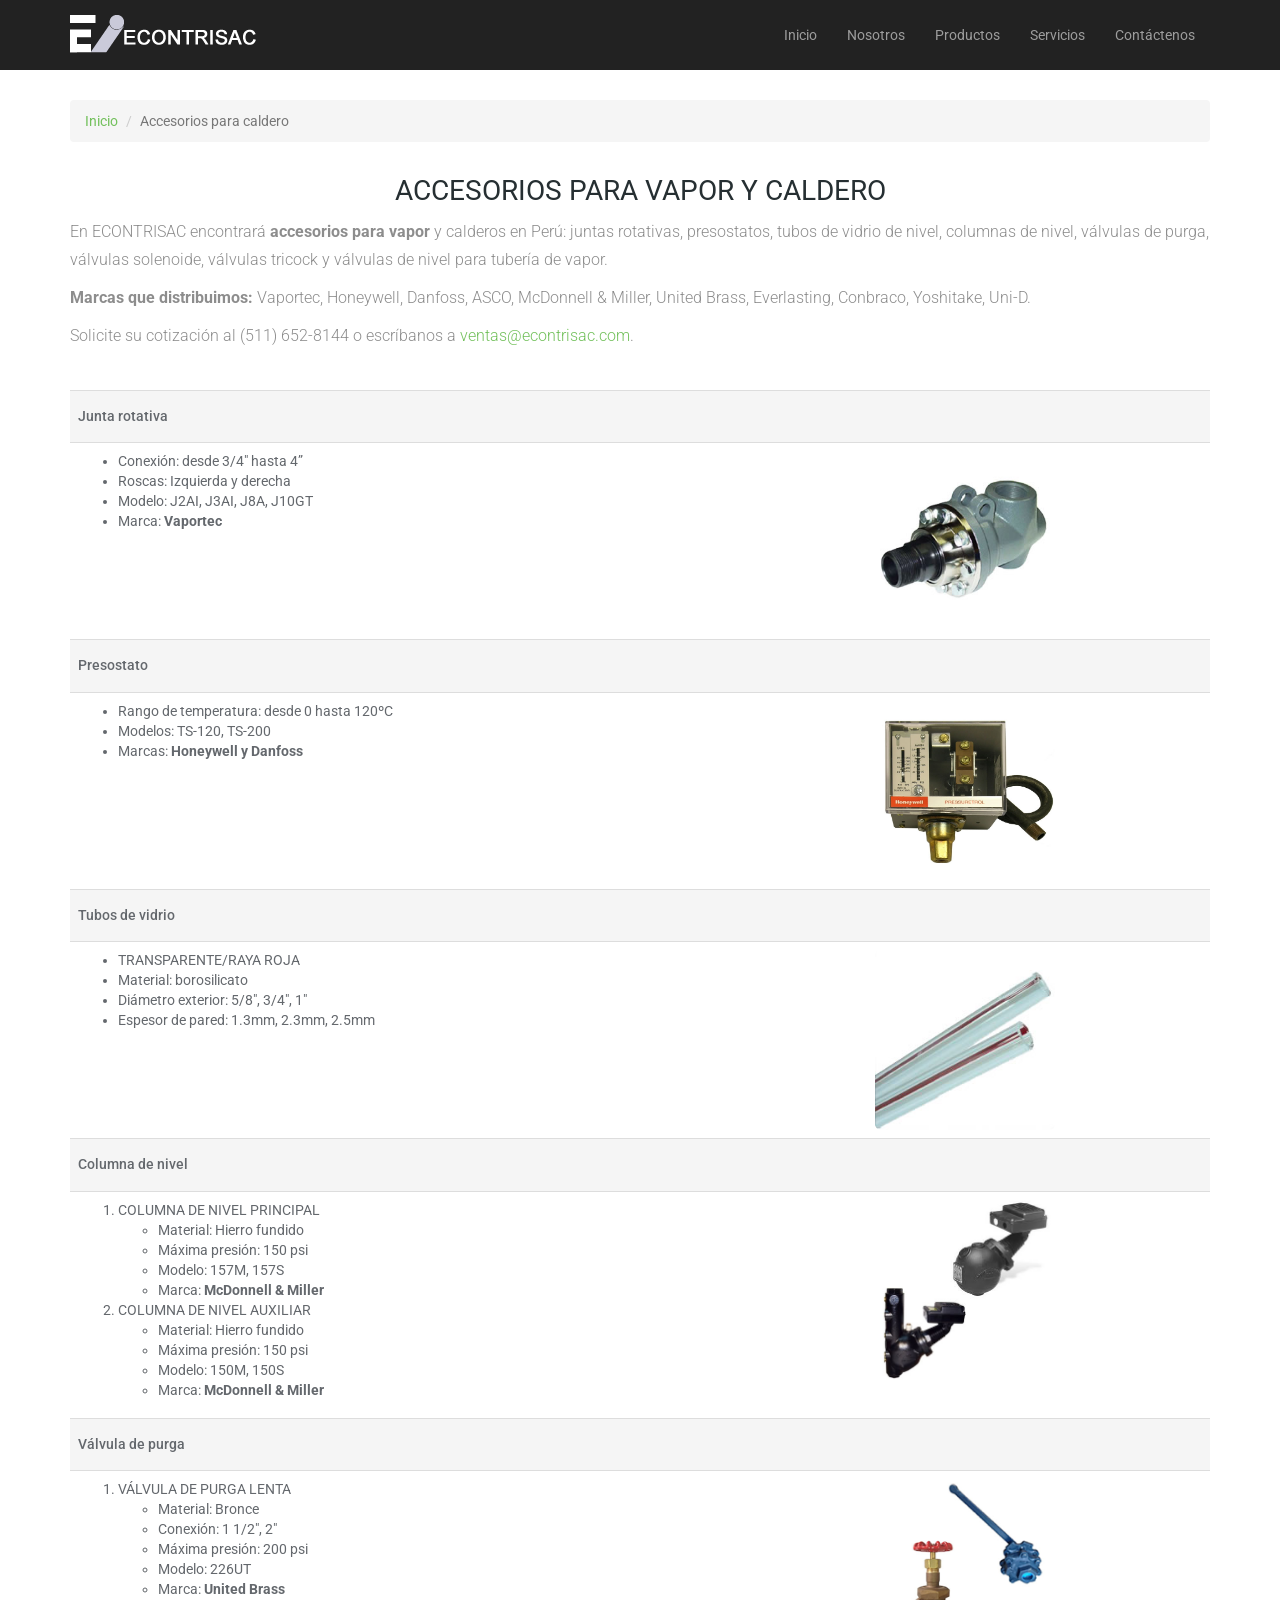
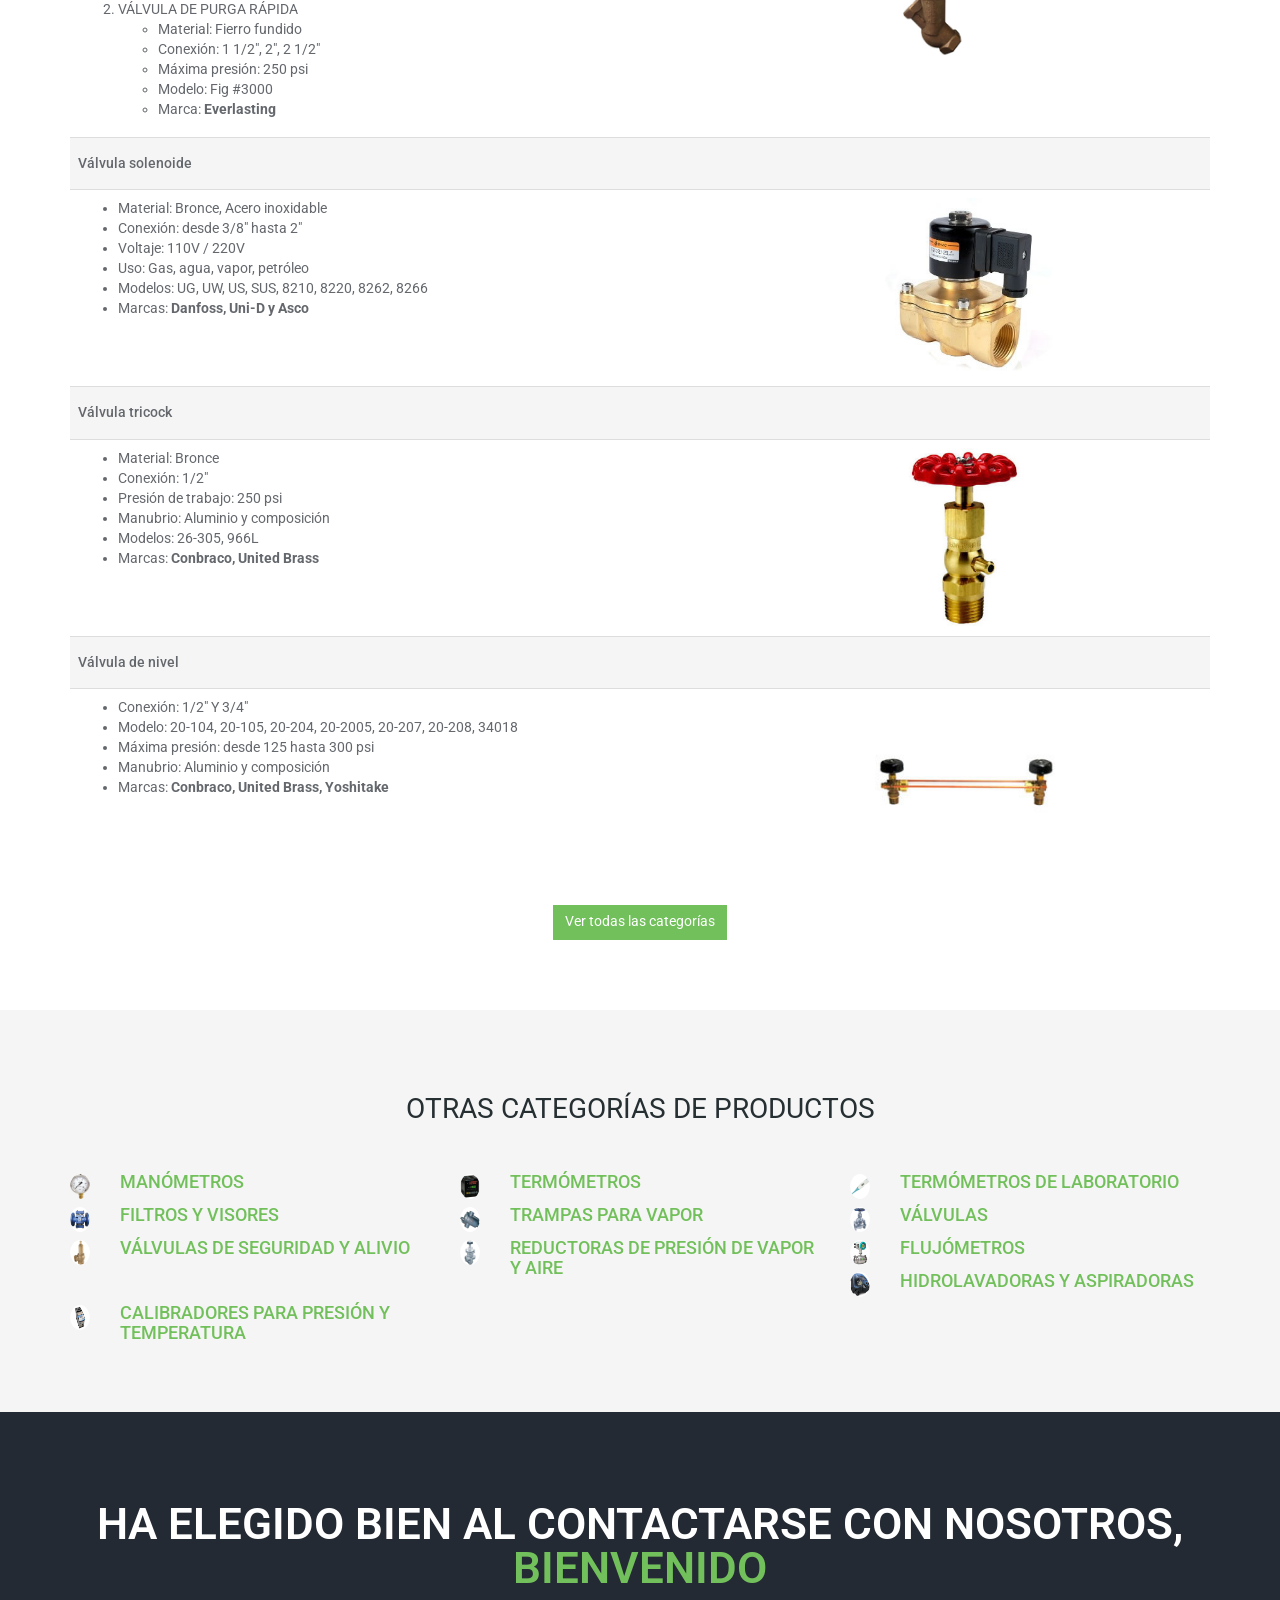
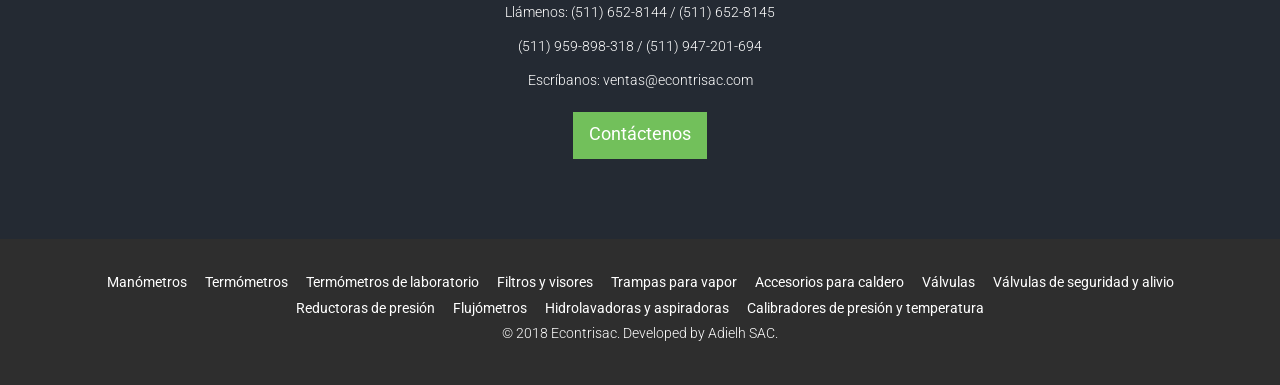
==== accesorios-vapor/index.html @ 4df1e3b2 "Reestructura one-page → multi-página SEO - 13 páginas de categoría (manómetros, válvulas, termómetro" ====
<!DOCTYPE html>
<html lang="es">
<head>
    <meta charset="utf-8">
    <meta name="viewport" content="width=device-width, initial-scale=1.0">
    <title>Accesorios para Vapor y Caldero — ECONTRISAC</title>
    <meta name="description" content="Accesorios para vapor y caldero en Perú: juntas rotativas, presostatos, columnas de nivel, válvulas de purga, solenoides y tubos de vidrio. ¡Cotice hoy mismo!">
    <meta name="robots" content="index, follow">
    <meta name="author" content="ECONTRISAC">
    <link rel="canonical" href="https://econtrisac.com/accesorios-vapor/" />
    <meta name="google-site-verification" content="VERIFICATION_CODE" />

    <!-- Open Graph -->
    <meta property="og:title" content="Accesorios para Vapor y Caldero — ECONTRISAC" />
    <meta property="og:description" content="Accesorios para vapor y caldero en Perú: juntas rotativas, presostatos, columnas de nivel, válvulas de purga, solenoides y tubos de vidrio. ¡Cotice hoy mismo!" />
    <meta property="og:url" content="https://econtrisac.com/accesorios-vapor/" />
    <meta property="og:image" content="https://econtrisac.com/images/og-image.jpg" />
    <meta property="og:image:width" content="1200" />
    <meta property="og:image:height" content="630" />
    <meta property="og:type" content="website" />
    <meta property="og:locale" content="es_PE" />
    <meta property="og:site_name" content="ECONTRISAC" />

    <!-- Twitter Cards -->
    <meta name="twitter:card" content="summary_large_image" />
    <meta name="twitter:title" content="Accesorios para Vapor y Caldero — ECONTRISAC" />
    <meta name="twitter:description" content="Accesorios para vapor y caldero en Perú: juntas rotativas, presostatos, columnas de nivel, válvulas de purga, solenoides y tubos de vidrio. ¡Cotice hoy mismo!" />
    <meta name="twitter:image" content="https://econtrisac.com/images/og-image.jpg" />

    <link rel="icon" href="/images/ico/favicon.ico" />
    <link rel="preconnect" href="https://fonts.googleapis.com">
    <link rel="preconnect" href="https://fonts.gstatic.com" crossorigin>
    <link href="https://fonts.googleapis.com/css?family=Roboto:400,300,100,700,100italic,300italic,400italic,700italic" rel="stylesheet">
    <link href="/css/bootstrap.min.css" rel="stylesheet">
    <link href="/css/estilos.css" rel="stylesheet">
    <link href="/css/font-awesome.min.css" rel="stylesheet">
    <link href="/css/animate.min.css" rel="stylesheet">
    <link href="/css/owl.carousel.css" rel="stylesheet">
    <link href="/css/owl.transitions.css" rel="stylesheet">
    <link href="/css/prettyPhoto.css" rel="stylesheet">
    <link href="/css/main.css" rel="stylesheet">
    <link href="/css/responsive.css" rel="stylesheet">
    <!--[if lt IE 9]>
    <script src="/js/html5shiv.js"></script>
    <script src="/js/respond.min.js"></script>
    <![endif]-->
    <style>
        .page-content { padding: 40px 0 60px; }
        .page-content .breadcrumb { margin-bottom: 30px; }
        .page-content .section-header p { text-align: left; }
        .page-content h2.h4 { margin-top: 30px; }
        .page-related { padding: 60px 0; background: #f5f5f5; }
    </style>
    <script type="application/ld+json">
    {
      "@context": "https://schema.org",
      "@graph": [
        {
          "@type": "Organization",
          "@id": "https://econtrisac.com/#organization",
          "name": "ECONTRISAC",
          "url": "https://econtrisac.com/",
          "logo": "https://econtrisac.com/images/logo_econtrisac.png",
          "image": "https://econtrisac.com/images/og-image.jpg",
          "description": "Empresa peruana dedicada a la importación, distribución y comercialización de maquinarias e instrumentos de uso industrial.",
          "foundingDate": "2006-06",
          "email": "ventas@econtrisac.com",
          "telephone": "+51-1-652-8144",
          "address": {
            "@type": "PostalAddress",
            "addressCountry": "PE"
          },
          "areaServed": {
            "@type": "Country",
            "name": "Perú"
          },
          "contactPoint": [
            {
              "@type": "ContactPoint",
              "telephone": "+51-1-652-8144",
              "contactType": "sales",
              "email": "ventas@econtrisac.com",
              "areaServed": "PE",
              "availableLanguage": "es"
            },
            {
              "@type": "ContactPoint",
              "telephone": "+51-1-652-8145",
              "contactType": "sales",
              "email": "ventas@econtrisac.com",
              "areaServed": "PE",
              "availableLanguage": "es"
            },
            {
              "@type": "ContactPoint",
              "telephone": "+51-959-898-318",
              "contactType": "sales",
              "email": "ventas@econtrisac.com",
              "areaServed": "PE",
              "availableLanguage": "es"
            },
            {
              "@type": "ContactPoint",
              "telephone": "+51-947-201-694",
              "contactType": "sales",
              "email": "ventas@econtrisac.com",
              "areaServed": "PE",
              "availableLanguage": "es"
            }
          ]
        },
        {
          "@type": "WebSite",
          "@id": "https://econtrisac.com/#website",
          "url": "https://econtrisac.com/",
          "name": "ECONTRISAC",
          "description": "Equipos industriales e instrumentos de medición en Perú",
          "inLanguage": "es-PE",
          "publisher": {
            "@id": "https://econtrisac.com/#organization"
          }
        },
        {
          "@type": "CollectionPage",
          "@id": "https://econtrisac.com/accesorios-vapor/#webpage",
          "url": "https://econtrisac.com/accesorios-vapor/",
          "name": "Accesorios para Vapor y Caldero — ECONTRISAC",
          "description": "Accesorios para vapor y caldero en Perú: juntas rotativas, presostatos, columnas de nivel, válvulas de purga, solenoides y tubos de vidrio. ¡Cotice hoy mismo!",
          "inLanguage": "es-PE",
          "isPartOf": {
            "@id": "https://econtrisac.com/#website"
          },
          "breadcrumb": {
            "@id": "https://econtrisac.com/accesorios-vapor/#breadcrumb"
          },
          "mainEntity": {
            "@id": "https://econtrisac.com/accesorios-vapor/#product"
          },
          "primaryImageOfPage": "https://econtrisac.com/images/og-image.jpg"
        },
        {
          "@type": "BreadcrumbList",
          "@id": "https://econtrisac.com/accesorios-vapor/#breadcrumb",
          "itemListElement": [
            {
              "@type": "ListItem",
              "position": 1,
              "name": "Inicio",
              "item": "https://econtrisac.com/"
            },
            {
              "@type": "ListItem",
              "position": 2,
              "name": "Accesorios para caldero",
              "item": "https://econtrisac.com/accesorios-vapor/"
            }
          ]
        },
        {
          "@type": "Product",
          "@id": "https://econtrisac.com/accesorios-vapor/#product",
          "name": "Accesorios para Vapor y Caldero",
          "description": "Accesorios para vapor y caldero en Perú: juntas rotativas, presostatos, columnas de nivel, válvulas de purga, solenoides y tubos de vidrio. ¡Cotice hoy mismo!",
          "url": "https://econtrisac.com/accesorios-vapor/",
          "image": [
            "https://econtrisac.com/images/prod/accesoriosvapor/1-accevap-jun.jpg",
            "https://econtrisac.com/images/prod/accesoriosvapor/3-accevap-pre.jpg",
            "https://econtrisac.com/images/prod/accesoriosvapor/4-accevap-tub.jpg",
            "https://econtrisac.com/images/prod/accesoriosvapor/5-accevap-col.jpg",
            "https://econtrisac.com/images/prod/accesoriosvapor/6-accevap-valv.jpg",
            "https://econtrisac.com/images/prod/accesoriosvapor/7-accevap-valvse.jpg",
            "https://econtrisac.com/images/prod/accesoriosvapor/8-accevap-vtric.jpg",
            "https://econtrisac.com/images/prod/accesoriosvapor/9-accevap-vniv.jpg"
          ],
          "category": "Accesorios para Vapor y Caldero",
          "brand": [
            {
              "@type": "Brand",
              "name": "Vaportec"
            },
            {
              "@type": "Brand",
              "name": "Honeywell"
            },
            {
              "@type": "Brand",
              "name": "Danfoss"
            },
            {
              "@type": "Brand",
              "name": "ASCO"
            },
            {
              "@type": "Brand",
              "name": "McDonnell & Miller"
            },
            {
              "@type": "Brand",
              "name": "United Brass"
            },
            {
              "@type": "Brand",
              "name": "Everlasting"
            },
            {
              "@type": "Brand",
              "name": "Conbraco"
            },
            {
              "@type": "Brand",
              "name": "Yoshitake"
            },
            {
              "@type": "Brand",
              "name": "Uni-D"
            }
          ]
        }
      ]
    }
    </script>
    <!-- Google Analytics 4 -->
    <script async src="https://www.googletagmanager.com/gtag/js?id=G-MEASUREMENT_ID"></script>
    <script>
        window.dataLayer = window.dataLayer || [];
        function gtag(){dataLayer.push(arguments);}
        gtag('js', new Date());
        gtag('config', 'G-MEASUREMENT_ID');
    </script>
</head>

<body id="top" class="category-page">

    <header id="top-header" class="navbar-inverse navbar-fixed-top">
            <div class="container">
                <div class="navbar-header">
                    <!-- responsive nav button -->
                    <button type="button" class="navbar-toggle" data-toggle="collapse" data-target=".navbar-collapse">
                        <span class="sr-only">Mostrar navegación</span>
                        <span class="icon-bar"></span>
                        <span class="icon-bar"></span>
                        <span class="icon-bar"></span>
                    </button>
                    <!-- /responsive nav button -->

                    <!-- logo -->
                    <div class="navbar-brand">
                        <a href="/">
                            <img src="/images/logo_econtrisac.png" alt="ECONTRISAC — equipos e instrumentos industriales en Perú" width="188" height="38">
                        </a>
                    </div>
                    <!-- /logo -->
                </div>

                <!-- main nav -->
                <nav class="collapse navbar-collapse navbar-right" aria-label="Navegación principal">
                    <div class="site-menu">
                        <ul id="nav" class="nav navbar-nav">
                            <li><a href="/">Inicio</a></li>
                            <li><a href="/#about">Nosotros</a></li>
                            <li><a href="/#features">Productos</a></li>
                            <li><a href="/#services">Servicios</a></li>
                            <li><a href="/#contact-area">Contáctenos</a></li>
                        </ul>
                    </div>
                </nav>
                <!-- /main nav -->

            </div>
        </header>

    <main>
    <section class="page-content">
        <div class="container">
            <ol class="breadcrumb">
                <li><a href="/">Inicio</a></li>
                <li class="active" aria-current="page">Accesorios para caldero</li>
            </ol>

            <div class="section-header">
                <h1 class="section-title text-center">Accesorios para Vapor y Caldero</h1>
                <p>En ECONTRISAC encontrará <strong>accesorios para vapor</strong> y calderos en Perú: juntas rotativas, presostatos, tubos de vidrio de nivel, columnas de nivel, válvulas de purga, válvulas solenoide, válvulas tricock y válvulas de nivel para tubería de vapor.</p>
                <p><strong>Marcas que distribuimos:</strong> Vaportec, Honeywell, Danfoss, ASCO, McDonnell &amp; Miller, United Brass, Everlasting, Conbraco, Yoshitake, Uni-D.</p>
                <p>Solicite su cotización al (511) 652-8144 o escríbanos a <a href="mailto:ventas@econtrisac.com">ventas@econtrisac.com</a>.</p>
            </div>

            <div class="row">
               <div class="col-sm-12">
                  <div>
                     <table class="table">
                        <tr class="active">
                           <td colspan="2"><h2 class="h5" id="junta-rotativa">Junta rotativa</h2></td>
                        </tr>
                        <tr>
                           <td>
                              <ul>
                                <li>Conexión: desde 3/4" hasta 4”</li>
                                <li>Roscas: Izquierda y derecha</li>
                                <li>Modelo: J2AI, J3AI, J8A, J10GT</li>
                                <li>Marca: <strong>Vaportec</strong></li>
                              </ul>
                           </td>
                           <td><img class="img-rounded manometro" src="/images/prod/accesoriosvapor/1-accevap-jun.jpg" alt="Junta rotativa — ECONTRISAC Perú" width="180" height="180" loading="lazy"></td>
                        </tr>
                        <tr class="active">
                           <td colspan="2"><h2 class="h5" id="presostato">Presostato</h2></td>
                        </tr>
                        <tr>
                           <td>
                              <ul>
                                <li>Rango de temperatura: desde 0 hasta 120ºC</li>
                                <li>Modelos: TS-120, TS-200</li>
                                <li>Marcas: <strong>Honeywell y Danfoss</strong></li>
                              </ul>
                           </td>
                           <td><img class="img-rounded manometro" src="/images/prod/accesoriosvapor/3-accevap-pre.jpg" alt="Presostato — ECONTRISAC Perú" width="180" height="180" loading="lazy"></td>
                        </tr>
                        <tr class="active">
                           <td colspan="2"><h2 class="h5" id="tubos-de-vidrio">Tubos de vidrio</h2></td>
                        </tr>
                        <tr>
                           <td>
                              <ul>
                                <li>TRANSPARENTE/RAYA ROJA</li>
                                <li>Material: borosilicato</li>
                                <li>Diámetro exterior: 5/8", 3/4", 1"</li>
                                <li>Espesor de pared: 1.3mm, 2.3mm, 2.5mm</li>
                              </ul>
                           </td>
                           <td><img class="img-rounded manometro" src="/images/prod/accesoriosvapor/4-accevap-tub.jpg" alt="Tubos de vidrio — ECONTRISAC Perú" width="180" height="180" loading="lazy"></td>
                        </tr>
                        <tr class="active">
                           <td colspan="2"><h2 class="h5" id="columna-de-nivel">Columna de nivel</h2></td>
                        </tr>
                        <tr>
                           <td>
                              <ol>
                                <li>
                                  COLUMNA DE NIVEL PRINCIPAL
                                  <ul>
                                    <li>Material: Hierro fundido</li>
                                    <li>Máxima presión: 150 psi</li>
                                    <li>Modelo: 157M, 157S</li>
                                    <li>Marca: <strong>McDonnell &amp; Miller</strong></li>
                                  </ul>
                                </li>
                                <li>
                                  COLUMNA DE NIVEL AUXILIAR
                                  <ul>
                                    <li>Material: Hierro fundido</li>
                                    <li>Máxima presión: 150 psi</li>
                                    <li>Modelo: 150M, 150S</li>
                                    <li>Marca: <strong>McDonnell &amp; Miller</strong></li>
                                  </ul>
                                </li>
                              </ol>
                           </td>
                           <td><img class="img-rounded manometro" src="/images/prod/accesoriosvapor/5-accevap-col.jpg" alt="Columna de nivel — ECONTRISAC Perú" width="180" height="180" loading="lazy"></td>
                        </tr>
                        <tr class="active">
                           <td colspan="2"><h2 class="h5" id="valvula-de-purga">Válvula de purga</h2></td>
                        </tr>
                        <tr>
                           <td>
                              <ol>
                                <li>
                                  VÁLVULA DE PURGA LENTA
                                  <ul>
                                    <li>Material: Bronce</li>
                                    <li>Conexión: 1 1/2", 2"</li>
                                    <li>Máxima presión: 200 psi</li>
                                    <li>Modelo: 226UT</li>
                                    <li>Marca: <strong>United Brass</strong></li>
                                  </ul>
                                </li>
                                <li>
                                  VÁLVULA DE PURGA RÁPIDA
                                  <ul>
                                    <li>Material: Fierro fundido</li>
                                    <li>Conexión: 1 1/2", 2", 2 1/2"</li>
                                    <li>Máxima presión: 250 psi</li>
                                    <li>Modelo: Fig #3000</li>
                                    <li>Marca: <strong>Everlasting</strong></li>
                                  </ul>
                                </li>
                              </ol>
                           </td>
                           <td><img class="img-rounded manometro" src="/images/prod/accesoriosvapor/6-accevap-valv.jpg" alt="Válvula de purga — ECONTRISAC Perú" width="180" height="180" loading="lazy"></td>
                        </tr>
                        <tr class="active">
                           <td colspan="2"><h2 class="h5" id="valvula-solenoide">Válvula solenoide</h2></td>
                        </tr>
                        <tr>
                           <td>
                              <ul>
                                <li>Material: Bronce, Acero inoxidable</li>
                                <li>Conexión: desde 3/8" hasta 2"</li>
                                <li>Voltaje: 110V / 220V</li>
                                <li>Uso: Gas, agua, vapor, petróleo</li>
                                <li>Modelos: UG, UW, US, SUS, 8210, 8220, 8262, 8266</li>
                                <li>Marcas: <strong>Danfoss, Uni-D y Asco</strong></li>
                              </ul>
                           </td>
                           <td><img class="img-rounded manometro" src="/images/prod/accesoriosvapor/7-accevap-valvse.jpg" alt="Válvula solenoide — ECONTRISAC Perú" width="180" height="180" loading="lazy"></td>
                        </tr>
                        <tr class="active">
                           <td colspan="2"><h2 class="h5" id="valvula-tricock">Válvula tricock</h2></td>
                        </tr>
                        <tr>
                           <td>
                              <ul>
                                <li>Material: Bronce</li>
                                <li>Conexión: 1/2"</li>
                                <li>Presión de trabajo: 250 psi</li>
                                <li>Manubrio: Aluminio y composición</li>
                                <li>Modelos: 26-305, 966L</li>
                                <li>Marcas: <strong>Conbraco, United Brass</strong></li>
                              </ul>
                           </td>
                           <td><img class="img-rounded manometro" src="/images/prod/accesoriosvapor/8-accevap-vtric.jpg" alt="Válvula tricock — ECONTRISAC Perú" width="180" height="180" loading="lazy"></td>
                        </tr>
                        <tr class="active">
                           <td colspan="2"><h2 class="h5" id="valvula-de-nivel">Válvula de nivel</h2></td>
                        </tr>
                        <tr>
                           <td>
                              <ul>
                                <li>Conexión: 1/2" Y 3/4"</li>
                                <li>Modelo: 20-104, 20-105, 20-204, 20-2005, 20-207, 20-208, 34018</li>
                                <li>Máxima presión: desde 125 hasta 300 psi</li>
                                <li>Manubrio: Aluminio y composición</li>
                                <li>Marcas: <strong>Conbraco, United Brass, Yoshitake</strong></li>
                              </ul>
                           </td>
                           <td><img class="img-rounded manometro" src="/images/prod/accesoriosvapor/9-accevap-vniv.jpg" alt="Válvula de nivel — ECONTRISAC Perú" width="180" height="180" loading="lazy"></td>
                        </tr>
                     </table>
                  </div>
               </div>
            </div>

            <p class="text-center"><a class="btn btn-primary" href="/#features">Ver todas las categorías</a></p>
        </div>
    </section>

    <section class="page-related">
        <div class="container">
            <div class="section-header">
                <h2 class="section-title text-center">Otras categorías de productos</h2>
            </div>
            <div class="row">
                <div class="col-sm-6 col-md-4">
                    <div class="media service-box">
                        <div class="pull-left">
                            <a href="/manometros/">
                                <img src="/images/prod/manometro/mano_min.png" alt="Manómetros — ECONTRISAC" class="img-circle ico-prod">
                            </a>
                        </div>
                        <div class="media-body">
                            <a href="/manometros/"><h3 class="h4 media-heading">MANÓMETROS</h3></a>
                        </div>
                    </div>
                </div>
                <div class="col-sm-6 col-md-4">
                    <div class="media service-box">
                        <div class="pull-left">
                            <a href="/termometros/">
                                <img src="/images/prod/termometro/termo_min.jpg" alt="Termómetros — ECONTRISAC" class="img-circle ico-prod">
                            </a>
                        </div>
                        <div class="media-body">
                            <a href="/termometros/"><h3 class="h4 media-heading">TERMÓMETROS</h3></a>
                        </div>
                    </div>
                </div>
                <div class="col-sm-6 col-md-4">
                    <div class="media service-box">
                        <div class="pull-left">
                            <a href="/termometros-laboratorio/">
                                <img src="/images/prod/termometro_lab/termolab-min.jpg" alt="Termómetros de laboratorio — ECONTRISAC" class="img-circle ico-prod">
                            </a>
                        </div>
                        <div class="media-body">
                            <a href="/termometros-laboratorio/"><h3 class="h4 media-heading">TERMÓMETROS DE LABORATORIO</h3></a>
                        </div>
                    </div>
                </div>
                <div class="col-sm-6 col-md-4">
                    <div class="media service-box">
                        <div class="pull-left">
                            <a href="/filtros-y-accesorios/">
                                <img src="/images/prod/filstrosvisores/filtrosvi-min.jpg" alt="Filtros y visores — ECONTRISAC" class="img-circle ico-prod">
                            </a>
                        </div>
                        <div class="media-body">
                            <a href="/filtros-y-accesorios/"><h3 class="h4 media-heading">FILTROS Y VISORES</h3></a>
                        </div>
                    </div>
                </div>
                <div class="col-sm-6 col-md-4">
                    <div class="media service-box">
                        <div class="pull-left">
                            <a href="/trampas-vapor/">
                                <img src="/images/prod/trampavapor/trampa-min.jpg" alt="Trampas para vapor — ECONTRISAC" class="img-circle ico-prod">
                            </a>
                        </div>
                        <div class="media-body">
                            <a href="/trampas-vapor/"><h3 class="h4 media-heading">TRAMPAS PARA VAPOR</h3></a>
                        </div>
                    </div>
                </div>
                <div class="col-sm-6 col-md-4">
                    <div class="media service-box">
                        <div class="pull-left">
                            <a href="/valvulas/">
                                <img src="/images/prod/valvulas/valve-min.jpg" alt="Válvulas — ECONTRISAC" class="img-circle ico-prod">
                            </a>
                        </div>
                        <div class="media-body">
                            <a href="/valvulas/"><h3 class="h4 media-heading">VÁLVULAS</h3></a>
                        </div>
                    </div>
                </div>
                <div class="col-sm-6 col-md-4">
                    <div class="media service-box">
                        <div class="pull-left">
                            <a href="/valvulas-seguridad/">
                                <img src="/images/prod/valvulasalivio/valveal-min.jpg" alt="Válvulas de seguridad y alivio — ECONTRISAC" class="img-circle ico-prod">
                            </a>
                        </div>
                        <div class="media-body">
                            <a href="/valvulas-seguridad/"><h3 class="h4 media-heading">VÁLVULAS DE SEGURIDAD Y ALIVIO</h3></a>
                        </div>
                    </div>
                </div>
                <div class="col-sm-6 col-md-4">
                    <div class="media service-box">
                        <div class="pull-left">
                            <a href="/reductoras-presion/">
                                <img src="/images/prod/reductoras/reduc-min.jpg" alt="Reductoras de presión — ECONTRISAC" class="img-circle ico-prod">
                            </a>
                        </div>
                        <div class="media-body">
                            <a href="/reductoras-presion/"><h3 class="h4 media-heading">REDUCTORAS DE PRESIÓN DE VAPOR Y AIRE</h3></a>
                        </div>
                    </div>
                </div>
                <div class="col-sm-6 col-md-4">
                    <div class="media service-box">
                        <div class="pull-left">
                            <a href="/flujometros/">
                                <img src="/images/prod/flujometro/flujo_min.jpg" alt="Flujómetros — ECONTRISAC" class="img-circle ico-prod">
                            </a>
                        </div>
                        <div class="media-body">
                            <a href="/flujometros/"><h3 class="h4 media-heading">FLUJÓMETROS</h3></a>
                        </div>
                    </div>
                </div>
                <div class="col-sm-6 col-md-4">
                    <div class="media service-box">
                        <div class="pull-left">
                            <a href="/hidrolavadoras/">
                                <img src="/images/prod/hidrolavadoras/hidro_min.jpg" alt="Hidrolavadoras y aspiradoras — ECONTRISAC" class="img-circle ico-prod">
                            </a>
                        </div>
                        <div class="media-body">
                            <a href="/hidrolavadoras/"><h3 class="h4 media-heading">HIDROLAVADORAS Y ASPIRADORAS</h3></a>
                        </div>
                    </div>
                </div>
                <div class="col-sm-6 col-md-4">
                    <div class="media service-box">
                        <div class="pull-left">
                            <a href="/calibradores/">
                                <img src="/images/prod/calibradores/cali_min.jpg" alt="Calibradores de presión y temperatura — ECONTRISAC" class="img-circle ico-prod">
                            </a>
                        </div>
                        <div class="media-body">
                            <a href="/calibradores/"><h3 class="h4 media-heading">CALIBRADORES PARA PRESIÓN Y TEMPERATURA</h3></a>
                        </div>
                    </div>
                </div>
            </div>
        </div>
    </section>

    <section id="cta2">
        <div class="container">
            <div class="text-center">
                <h2 class="wow fadeInUp" data-wow-duration="300ms" data-wow-delay="0ms">HA ELEGIDO BIEN AL CONTACTARSE CON NOSOTROS, <span>BIENVENIDO</span></h2>
                <p class="wow fadeInUp" data-wow-duration="300ms" data-wow-delay="100ms">Llámenos: (511) 652-8144  /  (511) 652-8145</p>
                <p class="wow fadeInUp" data-wow-duration="300ms" data-wow-delay="100ms">(511) 959-898-318  /  (511) 947-201-694</p>
                <p class="wow fadeInUp" data-wow-duration="300ms" data-wow-delay="100ms">Escríbanos: ventas@econtrisac.com</p>
                <p class="wow fadeInUp" data-wow-duration="300ms" data-wow-delay="200ms"><a class="btn btn-primary btn-lg" href="/#contact-area">Contáctenos</a></p>
            </div>
        </div>
    </section>
    </main>

    <footer id="footer">
        <div class="container">
            <div class="row">
                <div class="col-sm-12">
                    <nav aria-label="Categorías de productos">
                    <ul class="text-center">
                        <li><a href="/manometros/">Manómetros</a></li>
                        <li><a href="/termometros/">Termómetros</a></li>
                        <li><a href="/termometros-laboratorio/">Termómetros de laboratorio</a></li>
                        <li><a href="/filtros-y-accesorios/">Filtros y visores</a></li>
                        <li><a href="/trampas-vapor/">Trampas para vapor</a></li>
                        <li><a href="/accesorios-vapor/">Accesorios para caldero</a></li>
                        <li><a href="/valvulas/">Válvulas</a></li>
                        <li><a href="/valvulas-seguridad/">Válvulas de seguridad y alivio</a></li>
                        <li><a href="/reductoras-presion/">Reductoras de presión</a></li>
                        <li><a href="/flujometros/">Flujómetros</a></li>
                        <li><a href="/hidrolavadoras/">Hidrolavadoras y aspiradoras</a></li>
                        <li><a href="/calibradores/">Calibradores de presión y temperatura</a></li>
                    </ul>
                    </nav>
                    <p class="text-center">
                        &copy; 2018 Econtrisac. Developed by <a target="_blank" href="#" title="">Adielh SAC.</a>
                    </p>
                </div>
            </div>
        </div>
    </footer><!--/#footer-->

    <script src="/js/jquery.js"></script>
    <script src="/js/bootstrap.min.js"></script>
    <script src="/js/owl.carousel.min.js"></script>
    <script src="/js/mousescroll.js"></script>
    <script src="/js/jquery.prettyPhoto.js"></script>
    <script src="/js/jquery.isotope.min.js"></script>
    <script src="/js/jquery.inview.min.js"></script>
    <script src="/js/wow.min.js"></script>
    <script src="/js/main.js"></script>
</body>
</html>
---- css/estilos.css ----
.ico-prod {
	width: 20px;
	height: 25px;
	display: inline;
}

.nosotros {
	width: 80%;
	height: 80%;
}

.producto{
	width: 80%;
	height: 100%;
}

.manometro{
	width: 180px;
	height: 180px;
}
---- css/prettyPhoto.css ----
div.pp_default .pp_top,div.pp_default .pp_top .pp_middle,div.pp_default .pp_top .pp_left,div.pp_default .pp_top .pp_right,div.pp_default .pp_bottom,div.pp_default .pp_bottom .pp_left,div.pp_default .pp_bottom .pp_middle,div.pp_default .pp_bottom .pp_right{height:13px}
div.pp_default .pp_top .pp_left{background:url(../images/prettyPhoto/default/sprite.png) -78px -93px no-repeat}
div.pp_default .pp_top .pp_middle{background:url(../images/prettyPhoto/default/sprite_x.png) top left repeat-x}
div.pp_default .pp_top .pp_right{background:url(../images/prettyPhoto/default/sprite.png) -112px -93px no-repeat}
div.pp_default .pp_content .ppt{color:#f8f8f8}
div.pp_default .pp_content_container .pp_left{background:url(../images/prettyPhoto/default/sprite_y.png) -7px 0 repeat-y;padding-left:13px}
div.pp_default .pp_content_container .pp_right{background:url(../images/prettyPhoto/default/sprite_y.png) top right repeat-y;padding-right:13px}
div.pp_default .pp_next:hover{background:url(../images/prettyPhoto/default/sprite_next.png) center right no-repeat;cursor:pointer}
div.pp_default .pp_previous:hover{background:url(../images/prettyPhoto/default/sprite_prev.png) center left no-repeat;cursor:pointer}
div.pp_default .pp_expand{background:url(../images/prettyPhoto/default/sprite.png) 0 -29px no-repeat;cursor:pointer;width:28px;height:28px}
div.pp_default .pp_expand:hover{background:url(../images/prettyPhoto/default/sprite.png) 0 -56px no-repeat;cursor:pointer}
div.pp_default .pp_contract{background:url(../images/prettyPhoto/default/sprite.png) 0 -84px no-repeat;cursor:pointer;width:28px;height:28px}
div.pp_default .pp_contract:hover{background:url(../images/prettyPhoto/default/sprite.png) 0 -113px no-repeat;cursor:pointer}
div.pp_default .pp_close{width:30px;height:30px;background:url(../images/prettyPhoto/default/sprite.png) 2px 1px no-repeat;cursor:pointer}
div.pp_default .pp_gallery ul li a{background:url(../images/prettyPhoto/default/default_thumb.png) center center #f8f8f8;border:1px solid #aaa}
div.pp_default .pp_social{margin-top:7px}
div.pp_default .pp_gallery a.pp_arrow_previous,div.pp_default .pp_gallery a.pp_arrow_next{position:static;left:auto}
div.pp_default .pp_nav .pp_play,div.pp_default .pp_nav .pp_pause{background:url(../images/prettyPhoto/default/sprite.png) -51px 1px no-repeat;height:30px;width:30px}
div.pp_default .pp_nav .pp_pause{background-position:-51px -29px}
div.pp_default a.pp_arrow_previous,div.pp_default a.pp_arrow_next{background:url(../images/prettyPhoto/default/sprite.png) -31px -3px no-repeat;height:20px;width:20px;margin:4px 0 0}
div.pp_default a.pp_arrow_next{left:52px;background-position:-82px -3px}
div.pp_default .pp_content_container .pp_details{margin-top:5px}
div.pp_default .pp_nav{clear:none;height:30px;width:110px;position:relative}
div.pp_default .pp_nav .currentTextHolder{font-family:Georgia;font-style:italic;color:#999;font-size:11px;left:75px;line-height:25px;position:absolute;top:2px;margin:0;padding:0 0 0 10px}
div.pp_default .pp_close:hover,div.pp_default .pp_nav .pp_play:hover,div.pp_default .pp_nav .pp_pause:hover,div.pp_default .pp_arrow_next:hover,div.pp_default .pp_arrow_previous:hover{opacity:0.7}
div.pp_default .pp_description{font-size:11px;font-weight:700;line-height:14px;margin:5px 50px 5px 0}
div.pp_default .pp_bottom .pp_left{background:url(../images/prettyPhoto/default/sprite.png) -78px -127px no-repeat}
div.pp_default .pp_bottom .pp_middle{background:url(../images/prettyPhoto/default/sprite_x.png) bottom left repeat-x}
div.pp_default .pp_bottom .pp_right{background:url(../images/prettyPhoto/default/sprite.png) -112px -127px no-repeat}
div.pp_default .pp_loaderIcon{background:url(../images/prettyPhoto/default/loader.gif) center center no-repeat}
div.light_rounded .pp_top .pp_left{background:url(../images/prettyPhoto/light_rounded/sprite.png) -88px -53px no-repeat}
div.light_rounded .pp_top .pp_right{background:url(../images/prettyPhoto/light_rounded/sprite.png) -110px -53px no-repeat}
div.light_rounded .pp_next:hover{background:url(../images/prettyPhoto/light_rounded/btnNext.png) center right no-repeat;cursor:pointer}
div.light_rounded .pp_previous:hover{background:url(../images/prettyPhoto/light_rounded/btnPrevious.png) center left no-repeat;cursor:pointer}
div.light_rounded .pp_expand{background:url(../images/prettyPhoto/light_rounded/sprite.png) -31px -26px no-repeat;cursor:pointer}
div.light_rounded .pp_expand:hover{background:url(../images/prettyPhoto/light_rounded/sprite.png) -31px -47px no-repeat;cursor:pointer}
div.light_rounded .pp_contract{background:url(../images/prettyPhoto/light_rounded/sprite.png) 0 -26px no-repeat;cursor:pointer}
div.light_rounded .pp_contract:hover{background:url(../images/prettyPhoto/light_rounded/sprite.png) 0 -47px no-repeat;cursor:pointer}
div.light_rounded .pp_close{width:75px;height:22px;background:url(../images/prettyPhoto/light_rounded/sprite.png) -1px -1px no-repeat;cursor:pointer}
div.light_rounded .pp_nav .pp_play{background:url(../images/prettyPhoto/light_rounded/sprite.png) -1px -100px no-repeat;height:15px;width:14px}
div.light_rounded .pp_nav .pp_pause{background:url(../images/prettyPhoto/light_rounded/sprite.png) -24px -100px no-repeat;height:15px;width:14px}
div.light_rounded .pp_arrow_previous{background:url(../images/prettyPhoto/light_rounded/sprite.png) 0 -71px no-repeat}
div.light_rounded .pp_arrow_next{background:url(../images/prettyPhoto/light_rounded/sprite.png) -22px -71px no-repeat}
div.light_rounded .pp_bottom .pp_left{background:url(../images/prettyPhoto/light_rounded/sprite.png) -88px -80px no-repeat}
div.light_rounded .pp_bottom .pp_right{background:url(../images/prettyPhoto/light_rounded/sprite.png) -110px -80px no-repeat}
div.dark_rounded .pp_top .pp_left{background:url(../images/prettyPhoto/dark_rounded/sprite.png) -88px -53px no-repeat}
div.dark_rounded .pp_top .pp_right{background:url(../images/prettyPhoto/dark_rounded/sprite.png) -110px -53px no-repeat}
div.dark_rounded .pp_content_container .pp_left{background:url(../images/prettyPhoto/dark_rounded/contentPattern.png) top left repeat-y}
div.dark_rounded .pp_content_container .pp_right{background:url(../images/prettyPhoto/dark_rounded/contentPattern.png) top right repeat-y}
div.dark_rounded .pp_next:hover{background:url(../images/prettyPhoto/dark_rounded/btnNext.png) center right no-repeat;cursor:pointer}
div.dark_rounded .pp_previous:hover{background:url(../images/prettyPhoto/dark_rounded/btnPrevious.png) center left no-repeat;cursor:pointer}
div.dark_rounded .pp_expand{background:url(../images/prettyPhoto/dark_rounded/sprite.png) -31px -26px no-repeat;cursor:pointer}
div.dark_rounded .pp_expand:hover{background:url(../images/prettyPhoto/dark_rounded/sprite.png) -31px -47px no-repeat;cursor:pointer}
div.dark_rounded .pp_contract{background:url(../images/prettyPhoto/dark_rounded/sprite.png) 0 -26px no-repeat;cursor:pointer}
div.dark_rounded .pp_contract:hover{background:url(../images/prettyPhoto/dark_rounded/sprite.png) 0 -47px no-repeat;cursor:pointer}
div.dark_rounded .pp_close{width:75px;height:22px;background:url(../images/prettyPhoto/dark_rounded/sprite.png) -1px -1px no-repeat;cursor:pointer}
div.dark_rounded .pp_description{margin-right:85px;color:#fff}
div.dark_rounded .pp_nav .pp_play{background:url(../images/prettyPhoto/dark_rounded/sprite.png) -1px -100px no-repeat;height:15px;width:14px}
div.dark_rounded .pp_nav .pp_pause{background:url(../images/prettyPhoto/dark_rounded/sprite.png) -24px -100px no-repeat;height:15px;width:14px}
div.dark_rounded .pp_arrow_previous{background:url(../images/prettyPhoto/dark_rounded/sprite.png) 0 -71px no-repeat}
div.dark_rounded .pp_arrow_next{background:url(../images/prettyPhoto/dark_rounded/sprite.png) -22px -71px no-repeat}
div.dark_rounded .pp_bottom .pp_left{background:url(../images/prettyPhoto/dark_rounded/sprite.png) -88px -80px no-repeat}
div.dark_rounded .pp_bottom .pp_right{background:url(../images/prettyPhoto/dark_rounded/sprite.png) -110px -80px no-repeat}
div.dark_rounded .pp_loaderIcon{background:url(../images/prettyPhoto/dark_rounded/loader.gif) center center no-repeat}
div.dark_square .pp_left,div.dark_square .pp_middle,div.dark_square .pp_right,div.dark_square .pp_content{background:#000}
div.dark_square .pp_description{color:#fff;margin:0 85px 0 0}
div.dark_square .pp_loaderIcon{background:url(../images/prettyPhoto/dark_square/loader.gif) center center no-repeat}
div.dark_square .pp_expand{background:url(../images/prettyPhoto/dark_square/sprite.png) -31px -26px no-repeat;cursor:pointer}
div.dark_square .pp_expand:hover{background:url(../images/prettyPhoto/dark_square/sprite.png) -31px -47px no-repeat;cursor:pointer}
div.dark_square .pp_contract{background:url(../images/prettyPhoto/dark_square/sprite.png) 0 -26px no-repeat;cursor:pointer}
div.dark_square .pp_contract:hover{background:url(../images/prettyPhoto/dark_square/sprite.png) 0 -47px no-repeat;cursor:pointer}
div.dark_square .pp_close{width:75px;height:22px;background:url(../images/prettyPhoto/dark_square/sprite.png) -1px -1px no-repeat;cursor:pointer}
div.dark_square .pp_nav{clear:none}
div.dark_square .pp_nav .pp_play{background:url(../images/prettyPhoto/dark_square/sprite.png) -1px -100px no-repeat;height:15px;width:14px}
div.dark_square .pp_nav .pp_pause{background:url(../images/prettyPhoto/dark_square/sprite.png) -24px -100px no-repeat;height:15px;width:14px}
div.dark_square .pp_arrow_previous{background:url(../images/prettyPhoto/dark_square/sprite.png) 0 -71px no-repeat}
div.dark_square .pp_arrow_next{background:url(../images/prettyPhoto/dark_square/sprite.png) -22px -71px no-repeat}
div.dark_square .pp_next:hover{background:url(../images/prettyPhoto/dark_square/btnNext.png) center right no-repeat;cursor:pointer}
div.dark_square .pp_previous:hover{background:url(../images/prettyPhoto/dark_square/btnPrevious.png) center left no-repeat;cursor:pointer}
div.light_square .pp_expand{background:url(../images/prettyPhoto/light_square/sprite.png) -31px -26px no-repeat;cursor:pointer}
div.light_square .pp_expand:hover{background:url(../images/prettyPhoto/light_square/sprite.png) -31px -47px no-repeat;cursor:pointer}
div.light_square .pp_contract{background:url(../images/prettyPhoto/light_square/sprite.png) 0 -26px no-repeat;cursor:pointer}
div.light_square .pp_contract:hover{background:url(../images/prettyPhoto/light_square/sprite.png) 0 -47px no-repeat;cursor:pointer}
div.light_square .pp_close{width:75px;height:22px;background:url(../images/prettyPhoto/light_square/sprite.png) -1px -1px no-repeat;cursor:pointer}
div.light_square .pp_nav .pp_play{background:url(../images/prettyPhoto/light_square/sprite.png) -1px -100px no-repeat;height:15px;width:14px}
div.light_square .pp_nav .pp_pause{background:url(../images/prettyPhoto/light_square/sprite.png) -24px -100px no-repeat;height:15px;width:14px}
div.light_square .pp_arrow_previous{background:url(../images/prettyPhoto/light_square/sprite.png) 0 -71px no-repeat}
div.light_square .pp_arrow_next{background:url(../images/prettyPhoto/light_square/sprite.png) -22px -71px no-repeat}
div.light_square .pp_next:hover{background:url(../images/prettyPhoto/light_square/btnNext.png) center right no-repeat;cursor:pointer}
div.light_square .pp_previous:hover{background:url(../images/prettyPhoto/light_square/btnPrevious.png) center left no-repeat;cursor:pointer}
div.facebook .pp_top .pp_left{background:url(../images/prettyPhoto/facebook/sprite.png) -88px -53px no-repeat}
div.facebook .pp_top .pp_middle{background:url(../images/prettyPhoto/facebook/contentPatternTop.png) top left repeat-x}
div.facebook .pp_top .pp_right{background:url(../images/prettyPhoto/facebook/sprite.png) -110px -53px no-repeat}
div.facebook .pp_content_container .pp_left{background:url(../images/prettyPhoto/facebook/contentPatternLeft.png) top left repeat-y}
div.facebook .pp_content_container .pp_right{background:url(../images/prettyPhoto/facebook/contentPatternRight.png) top right repeat-y}
div.facebook .pp_expand{background:url(../images/prettyPhoto/facebook/sprite.png) -31px -26px no-repeat;cursor:pointer}
div.facebook .pp_expand:hover{background:url(../images/prettyPhoto/facebook/sprite.png) -31px -47px no-repeat;cursor:pointer}
div.facebook .pp_contract{background:url(../images/prettyPhoto/facebook/sprite.png) 0 -26px no-repeat;cursor:pointer}
div.facebook .pp_contract:hover{background:url(../images/prettyPhoto/facebook/sprite.png) 0 -47px no-repeat;cursor:pointer}
div.facebook .pp_close{width:22px;height:22px;background:url(../images/prettyPhoto/facebook/sprite.png) -1px -1px no-repeat;cursor:pointer}
div.facebook .pp_description{margin:0 37px 0 0}
div.facebook .pp_loaderIcon{background:url(../images/prettyPhoto/facebook/loader.gif) center center no-repeat}
div.facebook .pp_arrow_previous{background:url(../images/prettyPhoto/facebook/sprite.png) 0 -71px no-repeat;height:22px;margin-top:0;width:22px}
div.facebook .pp_arrow_previous.disabled{background-position:0 -96px;cursor:default}
div.facebook .pp_arrow_next{background:url(../images/prettyPhoto/facebook/sprite.png) -32px -71px no-repeat;height:22px;margin-top:0;width:22px}
div.facebook .pp_arrow_next.disabled{background-position:-32px -96px;cursor:default}
div.facebook .pp_nav{margin-top:0}
div.facebook .pp_nav p{font-size:15px;padding:0 3px 0 4px}
div.facebook .pp_nav .pp_play{background:url(../images/prettyPhoto/facebook/sprite.png) -1px -123px no-repeat;height:22px;width:22px}
div.facebook .pp_nav .pp_pause{background:url(../images/prettyPhoto/facebook/sprite.png) -32px -123px no-repeat;height:22px;width:22px}
div.facebook .pp_next:hover{background:url(../images/prettyPhoto/facebook/btnNext.png) center right no-repeat;cursor:pointer}
div.facebook .pp_previous:hover{background:url(../images/prettyPhoto/facebook/btnPrevious.png) center left no-repeat;cursor:pointer}
div.facebook .pp_bottom .pp_left{background:url(../images/prettyPhoto/facebook/sprite.png) -88px -80px no-repeat}
div.facebook .pp_bottom .pp_middle{background:url(../images/prettyPhoto/facebook/contentPatternBottom.png) top left repeat-x}
div.facebook .pp_bottom .pp_right{background:url(../images/prettyPhoto/facebook/sprite.png) -110px -80px no-repeat}
div.pp_pic_holder a:focus{outline:none}
div.pp_overlay{background:#000;display:none;left:0;position:absolute;top:0;width:100%;z-index:9500}
div.pp_pic_holder{display:none;position:absolute;width:100px;z-index:10000}
.pp_content{height:40px;min-width:40px}
* html .pp_content{width:40px}
.pp_content_container{position:relative;text-align:left;width:100%}
.pp_content_container .pp_left{padding-left:20px}
.pp_content_container .pp_right{padding-right:20px}
.pp_content_container .pp_details{float:left;margin:10px 0 2px}
.pp_description{display:none;margin:0}
.pp_social{float:left;margin:0}
.pp_social .facebook{float:left;margin-left:5px;width:55px;overflow:hidden}
.pp_social .twitter{float:left}
.pp_nav{clear:right;float:left;margin:3px 10px 0 0}
.pp_nav p{float:left;white-space:nowrap;margin:2px 4px}
.pp_nav .pp_play,.pp_nav .pp_pause{float:left;margin-right:4px;text-indent:-10000px}
a.pp_arrow_previous,a.pp_arrow_next{display:block;float:left;height:15px;margin-top:3px;overflow:hidden;text-indent:-10000px;width:14px}
.pp_hoverContainer{position:absolute;top:0;width:100%;z-index:2000}
.pp_gallery{display:none;left:50%;margin-top:-50px;position:absolute;z-index:10000}
.pp_gallery div{float:left;overflow:hidden;position:relative}
.pp_gallery ul{float:left;height:35px;position:relative;white-space:nowrap;margin:0 0 0 5px;padding:0}
.pp_gallery ul a{border:1px rgba(0,0,0,0.5) solid;display:block;float:left;height:33px;overflow:hidden}
.pp_gallery ul a img{border:0}
.pp_gallery li{display:block;float:left;margin:0 5px 0 0;padding:0}
.pp_gallery li.default a{background:url(../images/prettyPhoto/facebook/default_thumbnail.gif) 0 0 no-repeat;display:block;height:33px;width:50px}
.pp_gallery .pp_arrow_previous,.pp_gallery .pp_arrow_next{margin-top:7px!important}
a.pp_next{background:url(../images/prettyPhoto/light_rounded/btnNext.png) 10000px 10000px no-repeat;display:block;float:right;height:100%;text-indent:-10000px;width:49%}
a.pp_previous{background:url(../images/prettyPhoto/light_rounded/btnNext.png) 10000px 10000px no-repeat;display:block;float:left;height:100%;text-indent:-10000px;width:49%}
a.pp_expand,a.pp_contract{cursor:pointer;display:none;height:20px;position:absolute;right:30px;text-indent:-10000px;top:10px;width:20px;z-index:20000}
a.pp_close{position:absolute;right:0;top:0;display:block;line-height:22px;text-indent:-10000px}
.pp_loaderIcon{display:block;height:24px;left:50%;position:absolute;top:50%;width:24px;margin:-12px 0 0 -12px}
#pp_full_res{line-height:1!important}
#pp_full_res .pp_inline{text-align:left}
#pp_full_res .pp_inline p{margin:0 0 15px}
div.ppt{color:#fff;display:none;font-size:17px;z-index:9999;margin:0 0 5px 15px}
div.pp_default .pp_content,div.light_rounded .pp_content{background-color:#fff}
div.pp_default #pp_full_res .pp_inline,div.light_rounded .pp_content .ppt,div.light_rounded #pp_full_res .pp_inline,div.light_square .pp_content .ppt,div.light_square #pp_full_res .pp_inline,div.facebook .pp_content .ppt,div.facebook #pp_full_res .pp_inline{color:#000}
div.pp_default .pp_gallery ul li a:hover,div.pp_default .pp_gallery ul li.selected a,.pp_gallery ul a:hover,.pp_gallery li.selected a{border-color:#fff}
div.pp_default .pp_details,div.light_rounded .pp_details,div.dark_rounded .pp_details,div.dark_square .pp_details,div.light_square .pp_details,div.facebook .pp_details{position:relative}
div.light_rounded .pp_top .pp_middle,div.light_rounded .pp_content_container .pp_left,div.light_rounded .pp_content_container .pp_right,div.light_rounded .pp_bottom .pp_middle,div.light_square .pp_left,div.light_square .pp_middle,div.light_square .pp_right,div.light_square .pp_content,div.facebook .pp_content{background:#fff}
div.light_rounded .pp_description,div.light_square .pp_description{margin-right:85px}
div.light_rounded .pp_gallery a.pp_arrow_previous,div.light_rounded .pp_gallery a.pp_arrow_next,div.dark_rounded .pp_gallery a.pp_arrow_previous,div.dark_rounded .pp_gallery a.pp_arrow_next,div.dark_square .pp_gallery a.pp_arrow_previous,div.dark_square .pp_gallery a.pp_arrow_next,div.light_square .pp_gallery a.pp_arrow_previous,div.light_square .pp_gallery a.pp_arrow_next{margin-top:12px!important}
div.light_rounded .pp_arrow_previous.disabled,div.dark_rounded .pp_arrow_previous.disabled,div.dark_square .pp_arrow_previous.disabled,div.light_square .pp_arrow_previous.disabled{background-position:0 -87px;cursor:default}
div.light_rounded .pp_arrow_next.disabled,div.dark_rounded .pp_arrow_next.disabled,div.dark_square .pp_arrow_next.disabled,div.light_square .pp_arrow_next.disabled{background-position:-22px -87px;cursor:default}
div.light_rounded .pp_loaderIcon,div.light_square .pp_loaderIcon{background:url(../images/prettyPhoto/light_rounded/loader.gif) center center no-repeat}
div.dark_rounded .pp_top .pp_middle,div.dark_rounded .pp_content,div.dark_rounded .pp_bottom .pp_middle{background:url(../images/prettyPhoto/dark_rounded/contentPattern.png) top left repeat}
div.dark_rounded .currentTextHolder,div.dark_square .currentTextHolder{color:#c4c4c4}
div.dark_rounded #pp_full_res .pp_inline,div.dark_square #pp_full_res .pp_inline{color:#fff}
.pp_top,.pp_bottom{height:20px;position:relative}
* html .pp_top,* html .pp_bottom{padding:0 20px}
.pp_top .pp_left,.pp_bottom .pp_left{height:20px;left:0;position:absolute;width:20px}
.pp_top .pp_middle,.pp_bottom .pp_middle{height:20px;left:20px;position:absolute;right:20px}
* html .pp_top .pp_middle,* html .pp_bottom .pp_middle{left:0;position:static}
.pp_top .pp_right,.pp_bottom .pp_right{height:20px;left:auto;position:absolute;right:0;top:0;width:20px}
.pp_fade,.pp_gallery li.default a img{display:none}
---- css/main.css ----
@import url(http://fonts.googleapis.com/css?family=Roboto:400,300,100,700,100italic,300italic,400italic,700italic);
/*
Template Name: Color
Version: 1.0
Author: 
Author URL: 
*/
/*************************
*******Typography******
**************************/
body {
  padding-top: 60px;
  background: #fff;
  font-family: 'Roboto', sans-serif;
  font-weight: 400;
  color: #64686d;
  line-height: 26px;
}
h1,
h2,
h3,
h4,
h5,
h6 {
  font-weight: 600;
  font-family: 'Roboto', sans-serif;
  color: #272727;
}
p {
    font-size: 14px;
    line-height: 24px;
    font-weight: 300;
}
a {
  color: #72C05B;
  -webkit-transition: color 400ms, background-color 400ms;
  -moz-transition: color 400ms, background-color 400ms;
  -o-transition: color 400ms, background-color 400ms;
  transition: color 400ms, background-color 400ms;
}
a:hover,
a:focus {
  text-decoration: none;
  color: #72C05B;
}
hr {
  border-top: 1px solid #e5e5e5;
  border-bottom: 1px solid #fff;
}

.gradiant {
  background-image: -moz-linear-gradient(90deg, #2caab3 0%, #2c8cb3 100%);
  background-image: -webkit-linear-gradient(90deg, #2caab3 0%, #2c8cb3 100%);
  background-image: -ms-linear-gradient(90deg, #2caab3 0%, #2c8cb3 100%);
}
.gradiant-horizontal {
  background-image: -moz-linear-gradient(4deg, #2caab3 0%, #2c8cb3 100%);
  background-image: -webkit-linear-gradient(4deg, #2caab3 0%, #2c8cb3 100%);
  background-image: -ms-linear-gradient(4deg, #2caab3 0%, #2c8cb3 100%);
}
.section-header {
  margin-bottom: 40px;
}
.section-header .section-title {
  margin-bottom: 8px;
  display: block;
  clear: both;
  font-size: 28px;
  line-height: 38px;
  text-align: center;
  font-weight: 400;
  color: #262f32;
  text-transform: uppercase;

}
.section-header p {
    display: block;
  clear: both;
  font-size: 16px;
  line-height: 28px;
  text-align: center;
  font-weight: 300;
  color: #8d8d8d;
}


.btn {
  border-width: 0;
  border-bottom-width: 3px;
  border-radius: 0px;
}
.btn.btn-primary {
  background: #72C05B;
  border-color: #72C05B;
}
.btn.btn-primary:hover,
.btn.btn-primary:focus {
  background: #72C05B;
}
.column-title {
  margin-top: 0;
  padding-bottom: 15px;
  border-bottom: 1px solid #eee;
  margin-bottom: 15px;
  position: relative;
}
.column-title:after {
  content: " ";
  position: absolute;
  bottom: -1px;
  left: 0;
  width: 40%;
  border-bottom: 1px solid #72C05B;
}
ul.nostyle {
  list-style: none;
  padding: 0;
  margin-bottom: 20px;
}
ul.nostyle i {
  color: #72C05B;
}
.scaleIn {
  -webkit-animation-name: scaleIn;
  animation-name: scaleIn;
}
@-webkit-keyframes scaleIn {
  0% {
    opacity: 0;
    -webkit-transform: scale(0);
    transform: scale(0);
  }
  100% {
    opacity: 1;
    -webkit-transform: scale(1);
    transform: scale(1);
  }
}
@keyframes scaleIn {
  0% {
    opacity: 0;
    -webkit-transform: scale(0);
    -ms-transform: scale(0);
    transform: scale(0);
  }
  100% {
    opacity: 1;
    -webkit-transform: scale(1);
    -ms-transform: scale(1);
    transform: scale(1);
  }
}
/*************************
*******Header******
**************************/
.navbar.navbar-default {
  border: 0;
  border-radius: 0;
  margin-bottom: 0;
}
.navbar.navbar-default .navbar-toggle {
  margin-top: 32px;
}
.navbar-header .navbar-brand {
  padding:5px 0;
}
.navbar-header .navbar-brand a {
  height: auto;
  display: inline-block;
 
}
#top-header {
  padding: 10px 0;
}

@media only screen and (min-width: 768px) {
  #main-menu.navbar-default {
    background: rgba(255, 255, 255, 0.9);
    -webkit-box-shadow: 0 0 3px 0 rgba(0, 0, 0, 0.1);
    box-shadow: 0 0 3px 0 rgba(0, 0, 0, 0.1);
  }


  #main-menu.navbar-default .navbar-nav > li.active > a,
  #main-menu.navbar-default .navbar-nav > li.open > a,
  #main-menu.navbar-default .navbar-nav > li:hover > a {
    background: transparent;
  }
  #main-menu.navbar-default .dropdown-menu {
    padding: 0 20px;
    min-width: 220px;
    background-color: rgba(26, 28, 40, 0.9);
    border: 0;
    border-radius: 0;
    box-shadow: none;
    -webkit-box-shadow: none;
    background-clip: inherit;
  }
  #main-menu.navbar-default .dropdown-menu > li {
    border-left: 3px solid transparent;
    margin-left: -20px;
    padding-left: 17px;
    -webit-transition: border-color 400ms;
    transition: border-color 400ms;
  }
  #main-menu.navbar-default .dropdown-menu > li > a {
    border-top: 1px solid #404455;
    padding: 15px 0;
    color: #eeeeee;
  }
  #main-menu.navbar-default .dropdown-menu > li:first-child > a {
    border-top: 0;
  }
  #main-menu.navbar-default .dropdown-menu > li.active,
  #main-menu.navbar-default .dropdown-menu > li.open,
  #main-menu.navbar-default .dropdown-menu > li:hover {
    border-left-color: #72C05B;
  }
  #main-menu.navbar-default .dropdown-menu > li.active > a,
  #main-menu.navbar-default .dropdown-menu > li.open > a,
  #main-menu.navbar-default .dropdown-menu > li:hover > a {
    color: #72C05B;
    background-color: transparent;
  }
}
#main-slider {
  overflow: hidden;
}
#main-slider .item {
  height: 558px;
  background-repeat: no-repeat;
  background-position: 50% 0;
  background-size: cover;
}
#main-slider .slider-inner {
  position: absolute;
  top: 0;
  left: 0;
  width: 100%;
  height: 100%;
  color: #fff;
}
#main-slider .slider-inner h2 {
  margin-top: 180px;
  font-size: 36px;
  line-height: 1;
  text-transform: uppercase;
  color: #fff;
}
#main-slider .slider-inner h2 > span {
  color: #72C05B;
}
#main-slider .slider-inner .btn {
  margin-top: 10px;
}
#main-slider .owl-prev,
#main-slider .owl-next {
  position: absolute;
  top: 50%;
  background-color: rgba(0, 0, 0, 0.2);
  color: #fff;
  font-size: 30px;
  display: inline-block;
  margin-top: -35px;
  height: 70px;
  width: 70px;
  line-height: 70px;
  text-align: center;
  z-index: 5;
  -webkit-transition: background-color 400ms;
  transition: background-color 400ms;
}
#main-slider .owl-prev:hover,
#main-slider .owl-next:hover {
  background-color: #72C05B;
}
#main-slider .owl-prev {
  left: -35px;
  text-indent: 14px;
}
#main-slider .owl-next {
  right: -35px;
  text-indent: -14px;
}
#bar {
  width: 0%;
  max-width: 100%;
  height: 4px;
  background: #72C05B;
}
#progressBar {
  margin-top: -4px;
  position: relative;
  z-index: 999;
  width: 100%;
  background: rgba(0, 0, 0, 0.1);
}
#cta {
  padding: 50px 0;
  background-color: #eeeeee;
}
#cta h2 {
  margin-top: 0;
}
#cta .btn {
  margin-top: 40px;
}
#cta2 {
  background: #242a33;
  background-size: cover;
  color: #fff;
  padding: 70px 0;
}
#cta2 .btn {
  margin-top: 10px;
}
#cta2 h2 {
  color: #fff;
  font-size: 44px;
  line-height: 1;
}
#cta2 h2 > span {
  color: #72C05B;
}
#cta2 p {
    color: #fff;
}

/*************************
*******Feature******
**************************/
#features {
  padding: 100px 0;
  background: #f5f5f5;
}
#features .media.service-box:first-child {
  margin-top: 1px;
}
#services {
  padding: 100px 0 75px;
  text-align: center;
}

/*************************
*******Service******
**************************/
#services .features-item {
    margin: 25px 0;
}
#services .features-item .features-icon i {
  font-size: 40px;
  text-align: center;
}
#services .features-item:hover .features-icon i , #services .features-item:hover h3 {
  color: #72C05B ;
  -webkit-transition: .3s all;
  -o-transition: .3s all;
  transition: .3s all;
}
#services .features-item h3 {
    text-transform: uppercase;
    letter-spacing: 2px;
    font-weight: 400;
    font-size: 14px;
    color: #111;
    margin: 16px 0 15px; 
    text-align: center;
}

.media.service-box {
  margin: 4px 0;
}
.media.service-box .pull-left {
  margin-right: 20px;
}
.media.service-box .pull-left > i {
  font-size: 24px;
  height: 64px;
  line-height: 64px;
  text-align: center;
  width: 64px;
  color: #72C05B;
  box-shadow: inset 0 0 0 1px #d7d7d7;
  -webkit-box-shadow: inset 0 0 0 1px #d7d7d7;
  transition: background-color 400ms, background-color 400ms;
  position: relative;
  display: block;
  line-height: 60px;
  font-size: 18px;
  transform: translateZ(0px);
}

.media.service-box:hover .pull-left > i {

}
/*************************
*******Portfolio******
**************************/
#portfolio {
  padding: 100px 0;
  background: #f5f5f5;
}
#portfolio .portfolio-filter {
  list-style: none;
  padding: 0;
  margin: 0 0 50px;
  display: inline-block;
}
#portfolio .portfolio-filter > li {
  float: left;
  display: block;
  margin:0 1px;
}
#portfolio .portfolio-filter > li a {
  display: block;
  padding: 7px 15px;
  background: #e5e5e5;
  color: #64686d;
  position: relative;
}
#portfolio .portfolio-filter > li a:hover,
#portfolio .portfolio-filter > li a.active {
  background: #72C05B;
  color: #fff;
}

#portfolio .portfolio-items {
  margin: -15px;
}
#portfolio .portfolio-item {
  width: 33%;
  float: left;
  padding: 5px;
  -webkit-box-sizing: border-box;
  -moz-box-sizing: border-box;
  -o-box-sizing: border-box;
  -ms-box-sizing: border-box;
  box-sizing: border-box;
  text-align: center;
}
#portfolio .portfolio-item .portfolio-item-inner {
  position: relative;
}
#portfolio .portfolio-item .portfolio-item-inner .portfolio-info {
  opacity: 0;
  transition: opacity 400ms;
  -webkit-transition: opacity 400ms;
  position: absolute;
  bottom: 0;
  left: 0;
  right: 0;
  top: 0;
  padding: 10px;
  background: rgba(0, 0, 0, 0.5);
  color: #fff;
}
#portfolio .portfolio-item .portfolio-item-inner .portfolio-info h3 {
  font-size: 16px;
  line-height: 1;
  margin: 0;
  color: #fff;
  text-align: center;
  padding-top: 180px;
}
#portfolio .portfolio-item .portfolio-item-inner .portfolio-info .preview {
-moz-transition: all 300ms;
  -o-transition: all 300ms;
  -webkit-transition: all 300ms;
  transition: all 300ms;
  top: 0;
  -ms-filter: "progid:DXImageTransform.Microsoft.Alpha(Opacity=0)";
  filter: alpha(opacity=0);
  opacity: 0;
  position: absolute;
  left: 0;
  right: 0;
  margin: auto;
}
#portfolio .portfolio-item:hover .portfolio-info {
  opacity: 1;
}
#portfolio .portfolio-item:hover .portfolio-item-inner .portfolio-info .preview {
  top: 60px;
  -ms-filter: "progid:DXImageTransform.Microsoft.Alpha(Opacity=100)";
  filter: alpha(opacity=100);
  opacity: 1;
  -moz-transition: all 300ms;
  -o-transition: all 300ms;
  -webkit-transition: all 300ms;
  transition: all 300ms;
}
/* Start: Recommended Isotope styles */
/**** Isotope Filtering ****/
.isotope-item {
  z-index: 2;
}
.isotope-hidden.isotope-item {
  pointer-events: none;
  z-index: 1;
}
/**** Isotope CSS3 transitions ****/
.isotope,
.isotope .isotope-item {
  -webkit-transition-duration: 0.8s;
  -moz-transition-duration: 0.8s;
  -ms-transition-duration: 0.8s;
  -o-transition-duration: 0.8s;
  transition-duration: 0.8s;
}
.isotope {
  -webkit-transition-property: height, width;
  -moz-transition-property: height, width;
  -ms-transition-property: height, width;
  -o-transition-property: height, width;
  transition-property: height, width;
}
.isotope .isotope-item {
  -webkit-transition-property: -webkit-transform, opacity;
  -moz-transition-property: -moz-transform, opacity;
  -ms-transition-property: -ms-transform, opacity;
  -o-transition-property: -o-transform, opacity;
  transition-property: transform, opacity;
}
/**** disabling Isotope CSS3 transitions ****/
.isotope.no-transition,
.isotope.no-transition .isotope-item,
.isotope .isotope-item.no-transition {
  -webkit-transition-duration: 0s;
  -moz-transition-duration: 0s;
  -ms-transition-duration: 0s;
  -o-transition-duration: 0s;
  transition-duration: 0s;
}
/* End: Recommended Isotope styles */
/* disable CSS transitions for containers with infinite scrolling*/
.isotope.infinite-scrolling {
  -webkit-transition: none;
  -moz-transition: none;
  -ms-transition: none;
  -o-transition: none;
  transition: none;
}
/*************************
*******Testimonial******
**************************/
#testimonial {
  background: #333333;
  padding: 100px 0;
  color: #fff;
  text-align: center;
}
#testimonial h4 {
  color: #fff;
  margin-bottom: 0;
  font-size: 18px;
  font-weight: normal;
}
#testimonial small {
  display: block;
  margin-bottom: 10px;
  color: rgba(255, 255, 255, 0.7);
}
#testimonial p {
  font-style: italic;
  font-size: 22px;line-height: 30px;
}
#testimonial .img-thumbnail {
  background: transparent;
}
#testimonial #carousel-testimonial .btns {
    margin-top: 30px;
}
#testimonial #carousel-testimonial .btns a {
  margin:0 2px;
}
/*************************
*******About Us******
**************************/
#about {
  padding: 100px 0;
}


.divider {
  margin-top: 50px;
  margin-bottom: 50px;
  background-image: -moz-linear-gradient(180deg, #ffffff 0%, #e3e3e3 49%, #ffffff 100%);
  background-image: -webkit-linear-gradient(180deg, #ffffff 0%, #e3e3e3 49%, #ffffff 100%);
  background-image: -ms-linear-gradient(180deg, #ffffff 0%, #e3e3e3 49%, #ffffff 100%);
  width: 95%;
  height: 1px;
}
.progress {
  -webkit-box-shadow: none;
  box-shadow: none;
  background: #eeeeee;
}
.progress .progress-bar.progress-bar-primary {
  background-image: -moz-linear-gradient(4deg, #2caab3 0%, #2c8cb3 100%);
  background-image: -webkit-linear-gradient(4deg, #2caab3 0%, #2c8cb3 100%);
  background-image: -ms-linear-gradient(4deg, #2caab3 0%, #2c8cb3 100%);
  -webkit-box-shadow: none;
  box-shadow: none;
}

/*************************
*******Contact******
**************************/

#contact-area {
  padding:120px 0;
}

#contact .contact-form {
  background: rgba(255, 255, 255, 0.8);
  padding: 20px;
  margin-top: 50px;
}
#contact .contact-form h3 {
  margin-top: 0;
}
#contact-area label {
  font-weight: 300;
}
#contact-area .form-group input ,#contact-area .form-group textarea {
  border-radius: 0;
  font-size: 13px;
  font-weight: normal;
  color: #888;
}
#contact-area .form-group textarea {
  height: 195px;
}

#contact-area .form-control:focus, #focusedInput {
  border: 1px solid #000;
  box-shadow: none;
}

#contact-area  .btn-send-msg {
  margin-top: 30px;
}
/***********************
********* Footer ******
************************/
#footer {
  padding-top: 30px;
  padding-bottom: 30px;
  color: #fff;
  background: #2e2e2e;
}
#footer a {
  color: #fff;
}
#footer a:hover {
  color: #72C05B;
}
#footer ul {
  list-style: none;
  padding: 0;
  margin: 0 -7.5px;
}
#footer ul > li {
  display: inline-block;
  margin: 0 7.5px;
}
@media only screen and (min-width: 768px) {
  #footer .social-icons {
    font-size: 20px;
  }
}
.form-control {
  box-shadow: none;
  -webkit-box-shadow: none;
}
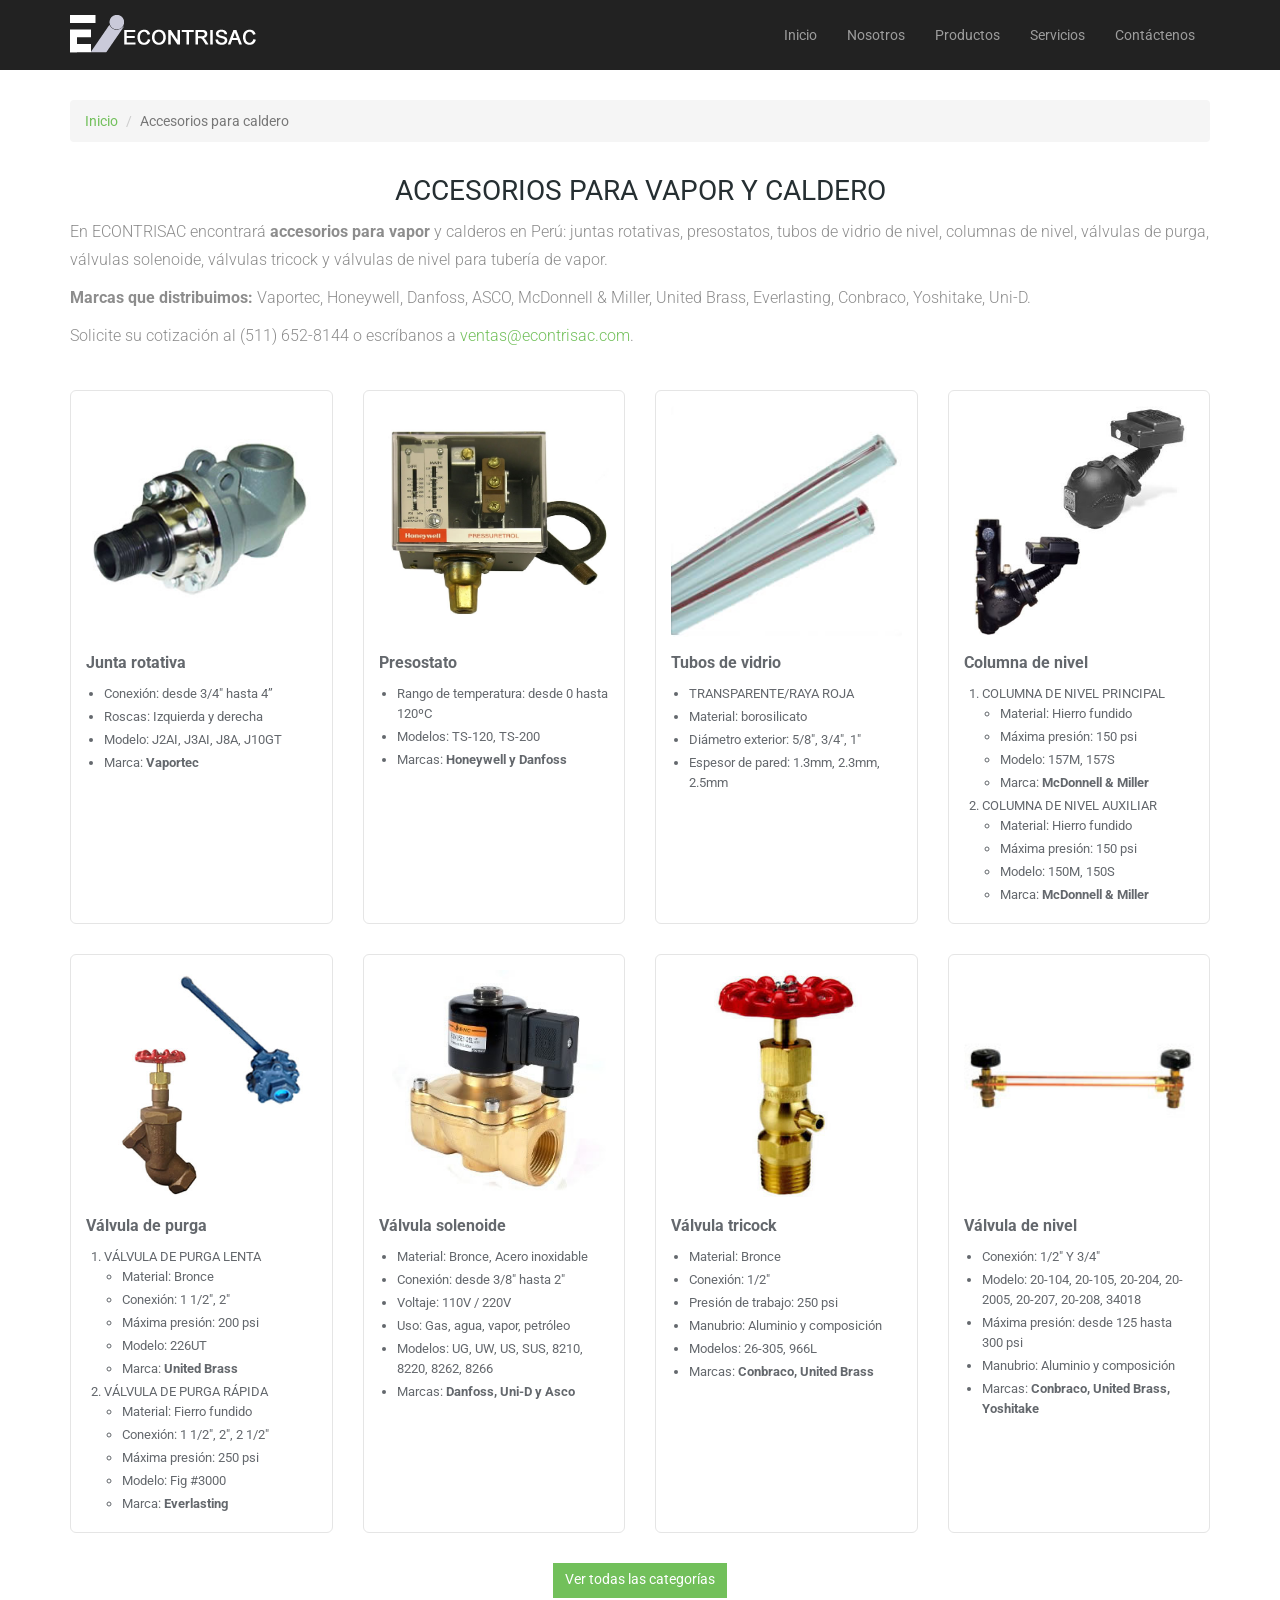
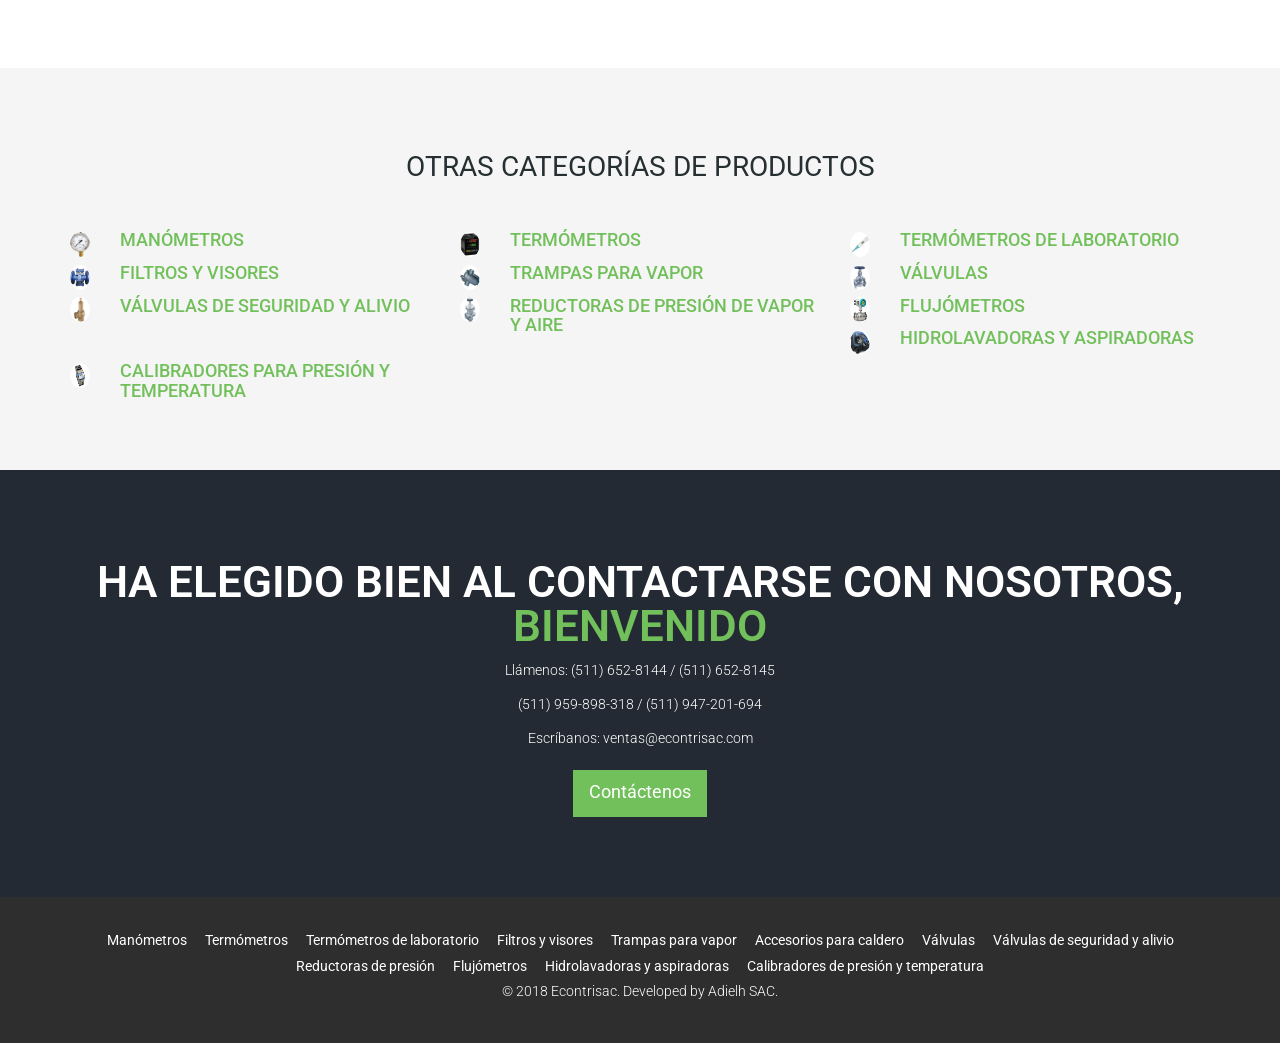
==== commit e2678f63: "Productos en grid con imágenes grandes + galería lightbox - CSS: .product-card con imágenes a 100%, " ====
--- a/accesorios-vapor/index.html
+++ b/accesorios-vapor/index.html
@@ -284,159 +284,169 @@
                 <p>Solicite su cotización al (511) 652-8144 o escríbanos a <a href="mailto:ventas@econtrisac.com">ventas@econtrisac.com</a>.</p>
             </div>
 
-            <div class="row">
-               <div class="col-sm-12">
-                  <div>
-                     <table class="table">
-                        <tr class="active">
-                           <td colspan="2"><h2 class="h5" id="junta-rotativa">Junta rotativa</h2></td>
-                        </tr>
-                        <tr>
-                           <td>
-                              <ul>
-                                <li>Conexión: desde 3/4" hasta 4”</li>
-                                <li>Roscas: Izquierda y derecha</li>
-                                <li>Modelo: J2AI, J3AI, J8A, J10GT</li>
-                                <li>Marca: <strong>Vaportec</strong></li>
-                              </ul>
-                           </td>
-                           <td><img class="img-rounded manometro" src="/images/prod/accesoriosvapor/1-accevap-jun.jpg" alt="Junta rotativa — ECONTRISAC Perú" width="180" height="180" loading="lazy"></td>
-                        </tr>
-                        <tr class="active">
-                           <td colspan="2"><h2 class="h5" id="presostato">Presostato</h2></td>
-                        </tr>
-                        <tr>
-                           <td>
-                              <ul>
-                                <li>Rango de temperatura: desde 0 hasta 120ºC</li>
-                                <li>Modelos: TS-120, TS-200</li>
-                                <li>Marcas: <strong>Honeywell y Danfoss</strong></li>
-                              </ul>
-                           </td>
-                           <td><img class="img-rounded manometro" src="/images/prod/accesoriosvapor/3-accevap-pre.jpg" alt="Presostato — ECONTRISAC Perú" width="180" height="180" loading="lazy"></td>
-                        </tr>
-                        <tr class="active">
-                           <td colspan="2"><h2 class="h5" id="tubos-de-vidrio">Tubos de vidrio</h2></td>
-                        </tr>
-                        <tr>
-                           <td>
-                              <ul>
-                                <li>TRANSPARENTE/RAYA ROJA</li>
-                                <li>Material: borosilicato</li>
-                                <li>Diámetro exterior: 5/8", 3/4", 1"</li>
-                                <li>Espesor de pared: 1.3mm, 2.3mm, 2.5mm</li>
-                              </ul>
-                           </td>
-                           <td><img class="img-rounded manometro" src="/images/prod/accesoriosvapor/4-accevap-tub.jpg" alt="Tubos de vidrio — ECONTRISAC Perú" width="180" height="180" loading="lazy"></td>
-                        </tr>
-                        <tr class="active">
-                           <td colspan="2"><h2 class="h5" id="columna-de-nivel">Columna de nivel</h2></td>
-                        </tr>
-                        <tr>
-                           <td>
-                              <ol>
-                                <li>
-                                  COLUMNA DE NIVEL PRINCIPAL
-                                  <ul>
-                                    <li>Material: Hierro fundido</li>
-                                    <li>Máxima presión: 150 psi</li>
-                                    <li>Modelo: 157M, 157S</li>
-                                    <li>Marca: <strong>McDonnell &amp; Miller</strong></li>
-                                  </ul>
-                                </li>
-                                <li>
-                                  COLUMNA DE NIVEL AUXILIAR
-                                  <ul>
-                                    <li>Material: Hierro fundido</li>
-                                    <li>Máxima presión: 150 psi</li>
-                                    <li>Modelo: 150M, 150S</li>
-                                    <li>Marca: <strong>McDonnell &amp; Miller</strong></li>
-                                  </ul>
-                                </li>
-                              </ol>
-                           </td>
-                           <td><img class="img-rounded manometro" src="/images/prod/accesoriosvapor/5-accevap-col.jpg" alt="Columna de nivel — ECONTRISAC Perú" width="180" height="180" loading="lazy"></td>
-                        </tr>
-                        <tr class="active">
-                           <td colspan="2"><h2 class="h5" id="valvula-de-purga">Válvula de purga</h2></td>
-                        </tr>
-                        <tr>
-                           <td>
-                              <ol>
-                                <li>
-                                  VÁLVULA DE PURGA LENTA
-                                  <ul>
-                                    <li>Material: Bronce</li>
-                                    <li>Conexión: 1 1/2", 2"</li>
-                                    <li>Máxima presión: 200 psi</li>
-                                    <li>Modelo: 226UT</li>
-                                    <li>Marca: <strong>United Brass</strong></li>
-                                  </ul>
-                                </li>
-                                <li>
-                                  VÁLVULA DE PURGA RÁPIDA
-                                  <ul>
-                                    <li>Material: Fierro fundido</li>
-                                    <li>Conexión: 1 1/2", 2", 2 1/2"</li>
-                                    <li>Máxima presión: 250 psi</li>
-                                    <li>Modelo: Fig #3000</li>
-                                    <li>Marca: <strong>Everlasting</strong></li>
-                                  </ul>
-                                </li>
-                              </ol>
-                           </td>
-                           <td><img class="img-rounded manometro" src="/images/prod/accesoriosvapor/6-accevap-valv.jpg" alt="Válvula de purga — ECONTRISAC Perú" width="180" height="180" loading="lazy"></td>
-                        </tr>
-                        <tr class="active">
-                           <td colspan="2"><h2 class="h5" id="valvula-solenoide">Válvula solenoide</h2></td>
-                        </tr>
-                        <tr>
-                           <td>
-                              <ul>
-                                <li>Material: Bronce, Acero inoxidable</li>
-                                <li>Conexión: desde 3/8" hasta 2"</li>
-                                <li>Voltaje: 110V / 220V</li>
-                                <li>Uso: Gas, agua, vapor, petróleo</li>
-                                <li>Modelos: UG, UW, US, SUS, 8210, 8220, 8262, 8266</li>
-                                <li>Marcas: <strong>Danfoss, Uni-D y Asco</strong></li>
-                              </ul>
-                           </td>
-                           <td><img class="img-rounded manometro" src="/images/prod/accesoriosvapor/7-accevap-valvse.jpg" alt="Válvula solenoide — ECONTRISAC Perú" width="180" height="180" loading="lazy"></td>
-                        </tr>
-                        <tr class="active">
-                           <td colspan="2"><h2 class="h5" id="valvula-tricock">Válvula tricock</h2></td>
-                        </tr>
-                        <tr>
-                           <td>
-                              <ul>
-                                <li>Material: Bronce</li>
-                                <li>Conexión: 1/2"</li>
-                                <li>Presión de trabajo: 250 psi</li>
-                                <li>Manubrio: Aluminio y composición</li>
-                                <li>Modelos: 26-305, 966L</li>
-                                <li>Marcas: <strong>Conbraco, United Brass</strong></li>
-                              </ul>
-                           </td>
-                           <td><img class="img-rounded manometro" src="/images/prod/accesoriosvapor/8-accevap-vtric.jpg" alt="Válvula tricock — ECONTRISAC Perú" width="180" height="180" loading="lazy"></td>
-                        </tr>
-                        <tr class="active">
-                           <td colspan="2"><h2 class="h5" id="valvula-de-nivel">Válvula de nivel</h2></td>
-                        </tr>
-                        <tr>
-                           <td>
-                              <ul>
-                                <li>Conexión: 1/2" Y 3/4"</li>
-                                <li>Modelo: 20-104, 20-105, 20-204, 20-2005, 20-207, 20-208, 34018</li>
-                                <li>Máxima presión: desde 125 hasta 300 psi</li>
-                                <li>Manubrio: Aluminio y composición</li>
-                                <li>Marcas: <strong>Conbraco, United Brass, Yoshitake</strong></li>
-                              </ul>
-                           </td>
-                           <td><img class="img-rounded manometro" src="/images/prod/accesoriosvapor/9-accevap-vniv.jpg" alt="Válvula de nivel — ECONTRISAC Perú" width="180" height="180" loading="lazy"></td>
-                        </tr>
-                     </table>
-                  </div>
-               </div>
+            <div class="row product-grid">
+                <div class="col-sm-6 col-md-4 col-lg-3">
+                    <div class="product-card">
+                        <a class="product-card-img" href="/images/prod/accesoriosvapor/1-accevap-jun.jpg" rel="prettyPhoto[gallery-accesorios-vapor]" title="Junta rotativa">
+                            <img class="img-responsive" src="/images/prod/accesoriosvapor/1-accevap-jun.jpg" alt="Junta rotativa — ECONTRISAC Perú" width="180" height="180" loading="lazy">
+                        </a>
+                        <div class="product-info">
+                            <h2 class="h4 product-title" id="junta-rotativa">Junta rotativa</h2>
+                            <ul>
+                              <li>Conexión: desde 3/4" hasta 4”</li>
+                              <li>Roscas: Izquierda y derecha</li>
+                              <li>Modelo: J2AI, J3AI, J8A, J10GT</li>
+                              <li>Marca: <strong>Vaportec</strong></li>
+                            </ul>
+                        </div>
+                    </div>
+                </div>
+                <div class="col-sm-6 col-md-4 col-lg-3">
+                    <div class="product-card">
+                        <a class="product-card-img" href="/images/prod/accesoriosvapor/3-accevap-pre.jpg" rel="prettyPhoto[gallery-accesorios-vapor]" title="Presostato">
+                            <img class="img-responsive" src="/images/prod/accesoriosvapor/3-accevap-pre.jpg" alt="Presostato — ECONTRISAC Perú" width="180" height="180" loading="lazy">
+                        </a>
+                        <div class="product-info">
+                            <h2 class="h4 product-title" id="presostato">Presostato</h2>
+                            <ul>
+                              <li>Rango de temperatura: desde 0 hasta 120ºC</li>
+                              <li>Modelos: TS-120, TS-200</li>
+                              <li>Marcas: <strong>Honeywell y Danfoss</strong></li>
+                            </ul>
+                        </div>
+                    </div>
+                </div>
+                <div class="col-sm-6 col-md-4 col-lg-3">
+                    <div class="product-card">
+                        <a class="product-card-img" href="/images/prod/accesoriosvapor/4-accevap-tub.jpg" rel="prettyPhoto[gallery-accesorios-vapor]" title="Tubos de vidrio">
+                            <img class="img-responsive" src="/images/prod/accesoriosvapor/4-accevap-tub.jpg" alt="Tubos de vidrio — ECONTRISAC Perú" width="180" height="180" loading="lazy">
+                        </a>
+                        <div class="product-info">
+                            <h2 class="h4 product-title" id="tubos-de-vidrio">Tubos de vidrio</h2>
+                            <ul>
+                              <li>TRANSPARENTE/RAYA ROJA</li>
+                              <li>Material: borosilicato</li>
+                              <li>Diámetro exterior: 5/8", 3/4", 1"</li>
+                              <li>Espesor de pared: 1.3mm, 2.3mm, 2.5mm</li>
+                            </ul>
+                        </div>
+                    </div>
+                </div>
+                <div class="col-sm-6 col-md-4 col-lg-3">
+                    <div class="product-card">
+                        <a class="product-card-img" href="/images/prod/accesoriosvapor/5-accevap-col.jpg" rel="prettyPhoto[gallery-accesorios-vapor]" title="Columna de nivel">
+                            <img class="img-responsive" src="/images/prod/accesoriosvapor/5-accevap-col.jpg" alt="Columna de nivel — ECONTRISAC Perú" width="180" height="180" loading="lazy">
+                        </a>
+                        <div class="product-info">
+                            <h2 class="h4 product-title" id="columna-de-nivel">Columna de nivel</h2>
+                            <ol>
+                              <li>
+                                COLUMNA DE NIVEL PRINCIPAL
+                                <ul>
+                                  <li>Material: Hierro fundido</li>
+                                  <li>Máxima presión: 150 psi</li>
+                                  <li>Modelo: 157M, 157S</li>
+                                  <li>Marca: <strong>McDonnell &amp; Miller</strong></li>
+                                </ul>
+                              </li>
+                              <li>
+                                COLUMNA DE NIVEL AUXILIAR
+                                <ul>
+                                  <li>Material: Hierro fundido</li>
+                                  <li>Máxima presión: 150 psi</li>
+                                  <li>Modelo: 150M, 150S</li>
+                                  <li>Marca: <strong>McDonnell &amp; Miller</strong></li>
+                                </ul>
+                              </li>
+                            </ol>
+                        </div>
+                    </div>
+                </div>
+                <div class="col-sm-6 col-md-4 col-lg-3">
+                    <div class="product-card">
+                        <a class="product-card-img" href="/images/prod/accesoriosvapor/6-accevap-valv.jpg" rel="prettyPhoto[gallery-accesorios-vapor]" title="Válvula de purga">
+                            <img class="img-responsive" src="/images/prod/accesoriosvapor/6-accevap-valv.jpg" alt="Válvula de purga — ECONTRISAC Perú" width="180" height="180" loading="lazy">
+                        </a>
+                        <div class="product-info">
+                            <h2 class="h4 product-title" id="valvula-de-purga">Válvula de purga</h2>
+                            <ol>
+                              <li>
+                                VÁLVULA DE PURGA LENTA
+                                <ul>
+                                  <li>Material: Bronce</li>
+                                  <li>Conexión: 1 1/2", 2"</li>
+                                  <li>Máxima presión: 200 psi</li>
+                                  <li>Modelo: 226UT</li>
+                                  <li>Marca: <strong>United Brass</strong></li>
+                                </ul>
+                              </li>
+                              <li>
+                                VÁLVULA DE PURGA RÁPIDA
+                                <ul>
+                                  <li>Material: Fierro fundido</li>
+                                  <li>Conexión: 1 1/2", 2", 2 1/2"</li>
+                                  <li>Máxima presión: 250 psi</li>
+                                  <li>Modelo: Fig #3000</li>
+                                  <li>Marca: <strong>Everlasting</strong></li>
+                                </ul>
+                              </li>
+                            </ol>
+                        </div>
+                    </div>
+                </div>
+                <div class="col-sm-6 col-md-4 col-lg-3">
+                    <div class="product-card">
+                        <a class="product-card-img" href="/images/prod/accesoriosvapor/7-accevap-valvse.jpg" rel="prettyPhoto[gallery-accesorios-vapor]" title="Válvula solenoide">
+                            <img class="img-responsive" src="/images/prod/accesoriosvapor/7-accevap-valvse.jpg" alt="Válvula solenoide — ECONTRISAC Perú" width="180" height="180" loading="lazy">
+                        </a>
+                        <div class="product-info">
+                            <h2 class="h4 product-title" id="valvula-solenoide">Válvula solenoide</h2>
+                            <ul>
+                              <li>Material: Bronce, Acero inoxidable</li>
+                              <li>Conexión: desde 3/8" hasta 2"</li>
+                              <li>Voltaje: 110V / 220V</li>
+                              <li>Uso: Gas, agua, vapor, petróleo</li>
+                              <li>Modelos: UG, UW, US, SUS, 8210, 8220, 8262, 8266</li>
+                              <li>Marcas: <strong>Danfoss, Uni-D y Asco</strong></li>
+                            </ul>
+                        </div>
+                    </div>
+                </div>
+                <div class="col-sm-6 col-md-4 col-lg-3">
+                    <div class="product-card">
+                        <a class="product-card-img" href="/images/prod/accesoriosvapor/8-accevap-vtric.jpg" rel="prettyPhoto[gallery-accesorios-vapor]" title="Válvula tricock">
+                            <img class="img-responsive" src="/images/prod/accesoriosvapor/8-accevap-vtric.jpg" alt="Válvula tricock — ECONTRISAC Perú" width="180" height="180" loading="lazy">
+                        </a>
+                        <div class="product-info">
+                            <h2 class="h4 product-title" id="valvula-tricock">Válvula tricock</h2>
+                            <ul>
+                              <li>Material: Bronce</li>
+                              <li>Conexión: 1/2"</li>
+                              <li>Presión de trabajo: 250 psi</li>
+                              <li>Manubrio: Aluminio y composición</li>
+                              <li>Modelos: 26-305, 966L</li>
+                              <li>Marcas: <strong>Conbraco, United Brass</strong></li>
+                            </ul>
+                        </div>
+                    </div>
+                </div>
+                <div class="col-sm-6 col-md-4 col-lg-3">
+                    <div class="product-card">
+                        <a class="product-card-img" href="/images/prod/accesoriosvapor/9-accevap-vniv.jpg" rel="prettyPhoto[gallery-accesorios-vapor]" title="Válvula de nivel">
+                            <img class="img-responsive" src="/images/prod/accesoriosvapor/9-accevap-vniv.jpg" alt="Válvula de nivel — ECONTRISAC Perú" width="180" height="180" loading="lazy">
+                        </a>
+                        <div class="product-info">
+                            <h2 class="h4 product-title" id="valvula-de-nivel">Válvula de nivel</h2>
+                            <ul>
+                              <li>Conexión: 1/2" Y 3/4"</li>
+                              <li>Modelo: 20-104, 20-105, 20-204, 20-2005, 20-207, 20-208, 34018</li>
+                              <li>Máxima presión: desde 125 hasta 300 psi</li>
+                              <li>Manubrio: Aluminio y composición</li>
+                              <li>Marcas: <strong>Conbraco, United Brass, Yoshitake</strong></li>
+                            </ul>
+                        </div>
+                    </div>
+                </div>
             </div>
 
             <p class="text-center"><a class="btn btn-primary" href="/#features">Ver todas las categorías</a></p>
--- a/css/main.css
+++ b/css/main.css
@@ -673,3 +673,112 @@
   box-shadow: none;
   -webkit-box-shadow: none;
 }
+/***********************
+****** Product cards ****
+************************/
+.product-grid {
+  display: -webkit-box;
+  display: -ms-flexbox;
+  display: flex;
+  -ms-flex-wrap: wrap;
+  flex-wrap: wrap;
+}
+.product-grid:before,
+.product-grid:after {
+  display: none;
+}
+.product-grid > [class*="col-"] {
+  display: -webkit-box;
+  display: -ms-flexbox;
+  display: flex;
+  -webkit-box-orient: vertical;
+  -ms-flex-direction: column;
+  flex-direction: column;
+  margin-bottom: 30px;
+}
+@media only screen and (max-width: 767px) {
+  .product-grid > [class*="col-"] {
+    width: 100%;
+  }
+}
+.product-card {
+  -webkit-box-flex: 1;
+  -ms-flex: 1 0 auto;
+  flex: 1 0 auto;
+  padding: 15px;
+  background: #fff;
+  border: 1px solid #e5e5e5;
+  border-radius: 6px;
+  -webkit-transition: box-shadow 300ms, border-color 300ms;
+  transition: box-shadow 300ms, border-color 300ms;
+}
+.product-card:hover {
+  border-color: #ddd;
+  box-shadow: 0 8px 24px rgba(0, 0, 0, 0.12);
+}
+.product-card-img {
+  display: block;
+  overflow: hidden;
+  border-radius: 4px;
+  cursor: -webkit-zoom-in;
+  cursor: zoom-in;
+}
+.product-card-img:focus {
+  outline: 2px solid #72C05B;
+  outline-offset: 2px;
+}
+.product-card-img img {
+  width: 100%;
+  max-width: 100%;
+  height: auto;
+  -webkit-transition: -webkit-transform 300ms;
+  transition: transform 300ms;
+}
+.product-card:hover .product-card-img img {
+  -webkit-transform: scale(1.04);
+  transform: scale(1.04);
+}
+.product-info {
+  padding-top: 15px;
+}
+.product-card .product-info .product-title {
+  margin: 0 0 10px;
+  font-size: 16px;
+  font-weight: 700;
+  line-height: 22px;
+}
+.product-info ul,
+.product-info ol {
+  margin: 0;
+  padding-left: 18px;
+  font-size: 13px;
+  line-height: 20px;
+}
+.product-info li {
+  margin-bottom: 3px;
+}
+.product-card-single {
+  width: -webkit-fit-content;
+  width: -moz-fit-content;
+  width: fit-content;
+  max-width: 100%;
+  margin: 10px auto 30px;
+}
+.product-card-single .product-card-img img {
+  width: auto;
+}
+.product-card-single:hover .product-card-img img {
+  -webkit-transform: none;
+  transform: none;
+}
+@media (prefers-reduced-motion: reduce) {
+  .product-card,
+  .product-card-img img {
+    -webkit-transition: none;
+    transition: none;
+  }
+  .product-card:hover .product-card-img img {
+    -webkit-transform: none;
+    transform: none;
+  }
+}
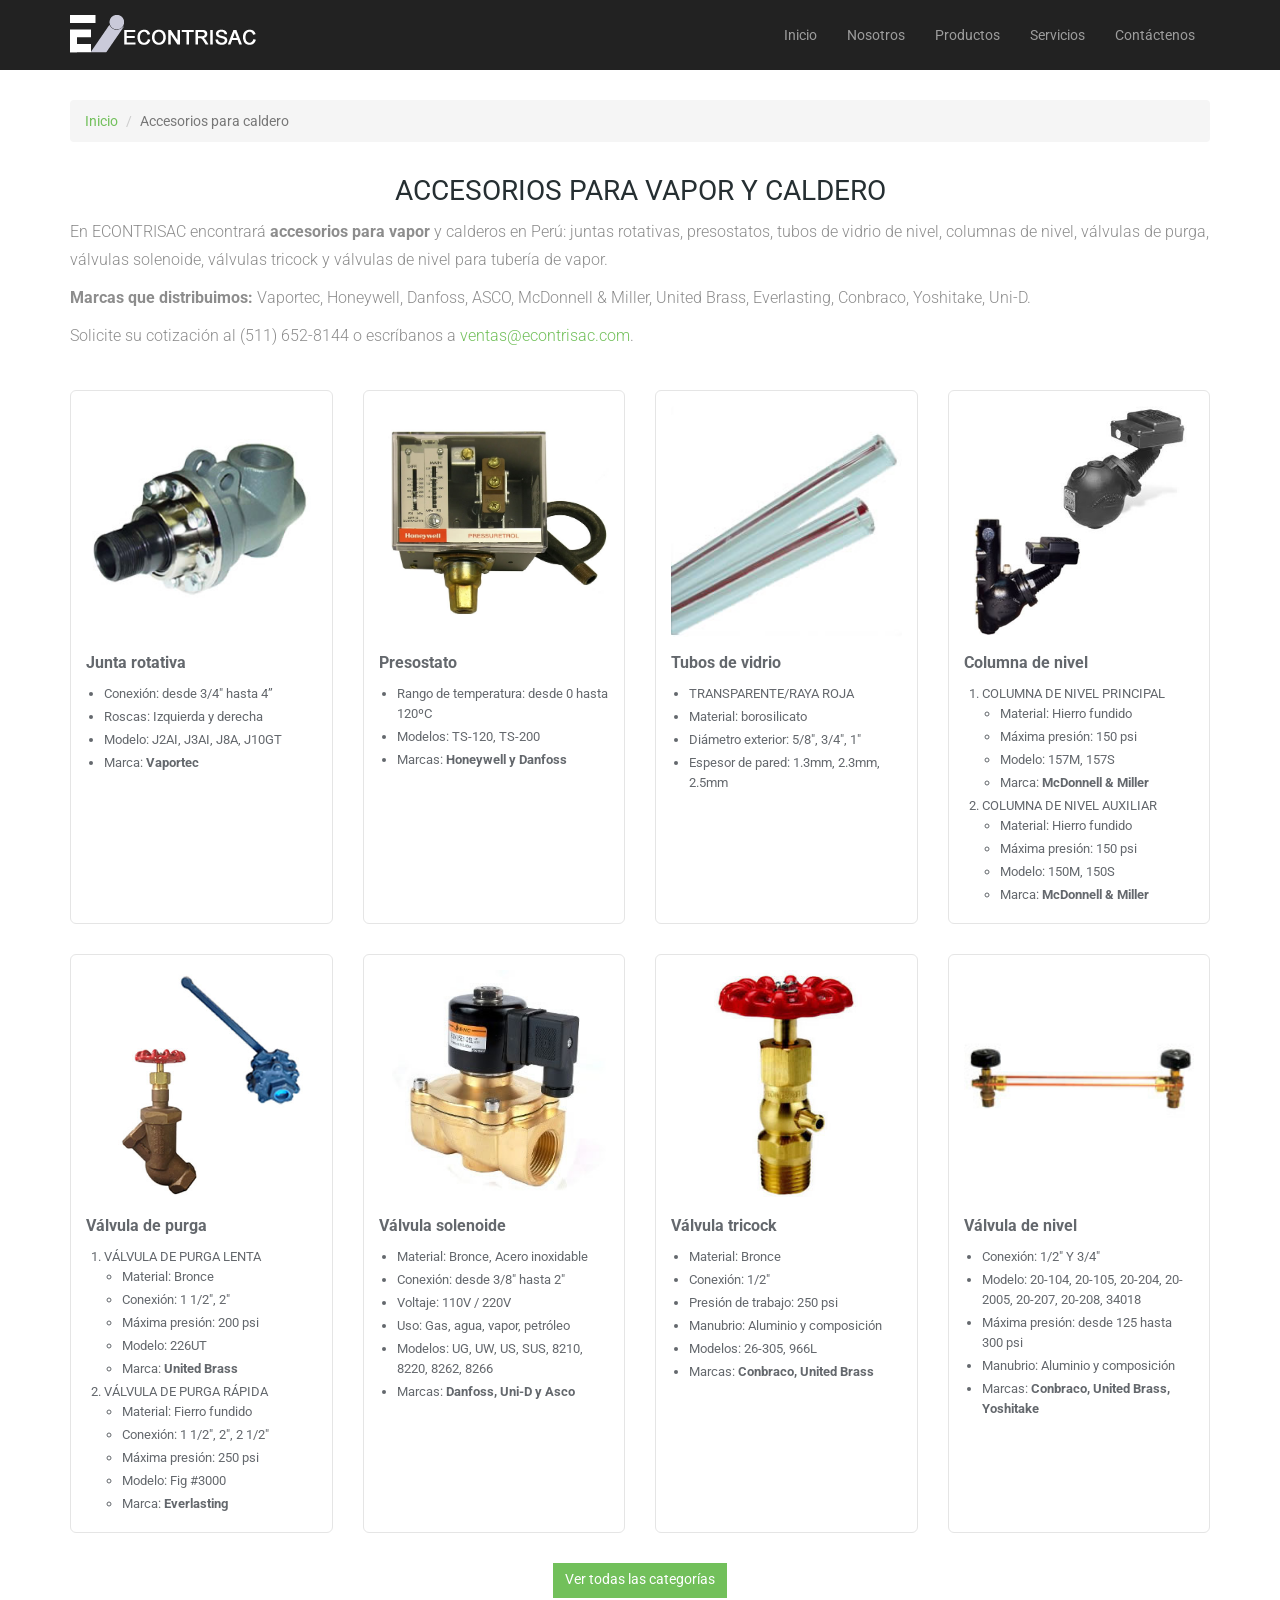
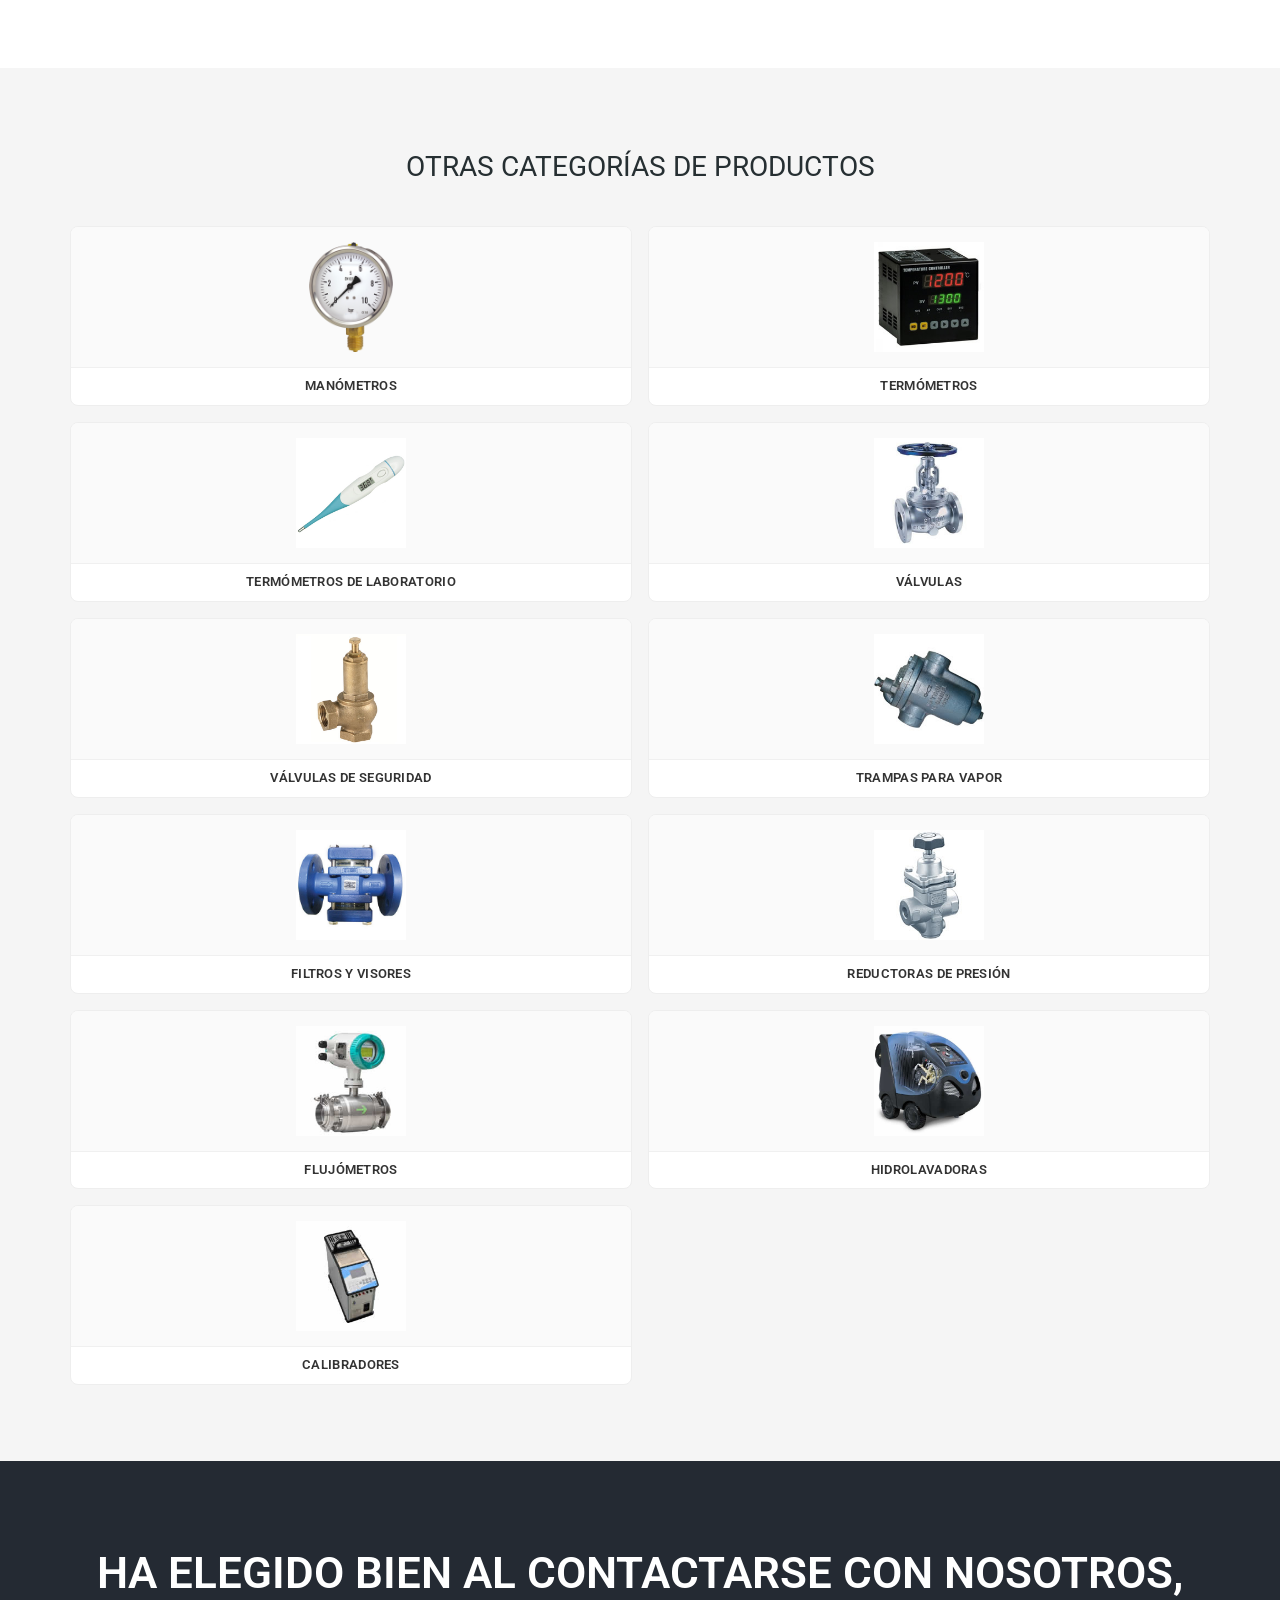
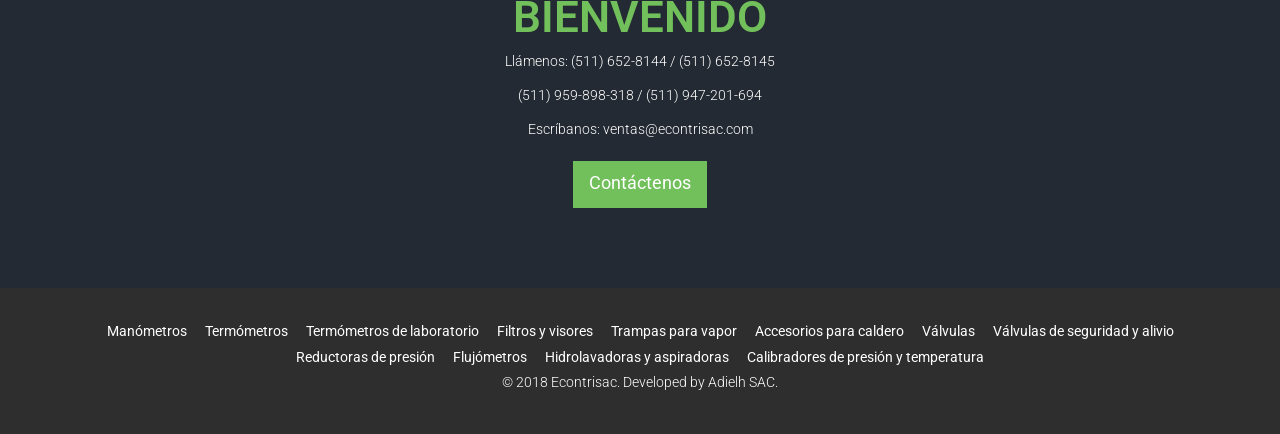
==== commit ad73a9b3: "Fix: grid 'Otras categorías' en 12 páginas de producto ahora usa .cat-card igual que la home" ====
--- a/accesorios-vapor/index.html
+++ b/accesorios-vapor/index.html
@@ -37,7 +37,6 @@
     <link href="/css/animate.min.css" rel="stylesheet">
     <link href="/css/owl.carousel.css" rel="stylesheet">
     <link href="/css/owl.transitions.css" rel="stylesheet">
-    <link href="/css/prettyPhoto.css" rel="stylesheet">
     <link href="/css/main.css" rel="stylesheet">
     <link href="/css/responsive.css" rel="stylesheet">
     <!--[if lt IE 9]>
@@ -287,7 +286,7 @@
             <div class="row product-grid">
                 <div class="col-sm-6 col-md-4 col-lg-3">
                     <div class="product-card">
-                        <a class="product-card-img" href="/images/prod/accesoriosvapor/1-accevap-jun.jpg" rel="prettyPhoto[gallery-accesorios-vapor]" title="Junta rotativa">
+                        <a class="product-card-img" href="/accesorios-vapor/" title="Junta rotativa">
                             <img class="img-responsive" src="/images/prod/accesoriosvapor/1-accevap-jun.jpg" alt="Junta rotativa — ECONTRISAC Perú" width="180" height="180" loading="lazy">
                         </a>
                         <div class="product-info">
@@ -303,7 +302,7 @@
                 </div>
                 <div class="col-sm-6 col-md-4 col-lg-3">
                     <div class="product-card">
-                        <a class="product-card-img" href="/images/prod/accesoriosvapor/3-accevap-pre.jpg" rel="prettyPhoto[gallery-accesorios-vapor]" title="Presostato">
+                        <a class="product-card-img" href="/accesorios-vapor/" title="Presostato">
                             <img class="img-responsive" src="/images/prod/accesoriosvapor/3-accevap-pre.jpg" alt="Presostato — ECONTRISAC Perú" width="180" height="180" loading="lazy">
                         </a>
                         <div class="product-info">
@@ -318,7 +317,7 @@
                 </div>
                 <div class="col-sm-6 col-md-4 col-lg-3">
                     <div class="product-card">
-                        <a class="product-card-img" href="/images/prod/accesoriosvapor/4-accevap-tub.jpg" rel="prettyPhoto[gallery-accesorios-vapor]" title="Tubos de vidrio">
+                        <a class="product-card-img" href="/accesorios-vapor/" title="Tubos de vidrio">
                             <img class="img-responsive" src="/images/prod/accesoriosvapor/4-accevap-tub.jpg" alt="Tubos de vidrio — ECONTRISAC Perú" width="180" height="180" loading="lazy">
                         </a>
                         <div class="product-info">
@@ -334,7 +333,7 @@
                 </div>
                 <div class="col-sm-6 col-md-4 col-lg-3">
                     <div class="product-card">
-                        <a class="product-card-img" href="/images/prod/accesoriosvapor/5-accevap-col.jpg" rel="prettyPhoto[gallery-accesorios-vapor]" title="Columna de nivel">
+                        <a class="product-card-img" href="/accesorios-vapor/" title="Columna de nivel">
                             <img class="img-responsive" src="/images/prod/accesoriosvapor/5-accevap-col.jpg" alt="Columna de nivel — ECONTRISAC Perú" width="180" height="180" loading="lazy">
                         </a>
                         <div class="product-info">
@@ -364,7 +363,7 @@
                 </div>
                 <div class="col-sm-6 col-md-4 col-lg-3">
                     <div class="product-card">
-                        <a class="product-card-img" href="/images/prod/accesoriosvapor/6-accevap-valv.jpg" rel="prettyPhoto[gallery-accesorios-vapor]" title="Válvula de purga">
+                        <a class="product-card-img" href="/accesorios-vapor/" title="Válvula de purga">
                             <img class="img-responsive" src="/images/prod/accesoriosvapor/6-accevap-valv.jpg" alt="Válvula de purga — ECONTRISAC Perú" width="180" height="180" loading="lazy">
                         </a>
                         <div class="product-info">
@@ -396,7 +395,7 @@
                 </div>
                 <div class="col-sm-6 col-md-4 col-lg-3">
                     <div class="product-card">
-                        <a class="product-card-img" href="/images/prod/accesoriosvapor/7-accevap-valvse.jpg" rel="prettyPhoto[gallery-accesorios-vapor]" title="Válvula solenoide">
+                        <a class="product-card-img" href="/accesorios-vapor/" title="Válvula solenoide">
                             <img class="img-responsive" src="/images/prod/accesoriosvapor/7-accevap-valvse.jpg" alt="Válvula solenoide — ECONTRISAC Perú" width="180" height="180" loading="lazy">
                         </a>
                         <div class="product-info">
@@ -414,7 +413,7 @@
                 </div>
                 <div class="col-sm-6 col-md-4 col-lg-3">
                     <div class="product-card">
-                        <a class="product-card-img" href="/images/prod/accesoriosvapor/8-accevap-vtric.jpg" rel="prettyPhoto[gallery-accesorios-vapor]" title="Válvula tricock">
+                        <a class="product-card-img" href="/accesorios-vapor/" title="Válvula tricock">
                             <img class="img-responsive" src="/images/prod/accesoriosvapor/8-accevap-vtric.jpg" alt="Válvula tricock — ECONTRISAC Perú" width="180" height="180" loading="lazy">
                         </a>
                         <div class="product-info">
@@ -432,7 +431,7 @@
                 </div>
                 <div class="col-sm-6 col-md-4 col-lg-3">
                     <div class="product-card">
-                        <a class="product-card-img" href="/images/prod/accesoriosvapor/9-accevap-vniv.jpg" rel="prettyPhoto[gallery-accesorios-vapor]" title="Válvula de nivel">
+                        <a class="product-card-img" href="/accesorios-vapor/" title="Válvula de nivel">
                             <img class="img-responsive" src="/images/prod/accesoriosvapor/9-accevap-vniv.jpg" alt="Válvula de nivel — ECONTRISAC Perú" width="180" height="180" loading="lazy">
                         </a>
                         <div class="product-info">
@@ -459,135 +458,117 @@
                 <h2 class="section-title text-center">Otras categorías de productos</h2>
             </div>
             <div class="row">
-                <div class="col-sm-6 col-md-4">
-                    <div class="media service-box">
-                        <div class="pull-left">
-                            <a href="/manometros/">
-                                <img src="/images/prod/manometro/mano_min.png" alt="Manómetros — ECONTRISAC" class="img-circle ico-prod">
-                            </a>
-                        </div>
-                        <div class="media-body">
-                            <a href="/manometros/"><h3 class="h4 media-heading">MANÓMETROS</h3></a>
-                        </div>
-                    </div>
-                </div>
-                <div class="col-sm-6 col-md-4">
-                    <div class="media service-box">
-                        <div class="pull-left">
-                            <a href="/termometros/">
-                                <img src="/images/prod/termometro/termo_min.jpg" alt="Termómetros — ECONTRISAC" class="img-circle ico-prod">
-                            </a>
-                        </div>
-                        <div class="media-body">
-                            <a href="/termometros/"><h3 class="h4 media-heading">TERMÓMETROS</h3></a>
-                        </div>
-                    </div>
-                </div>
-                <div class="col-sm-6 col-md-4">
-                    <div class="media service-box">
-                        <div class="pull-left">
-                            <a href="/termometros-laboratorio/">
-                                <img src="/images/prod/termometro_lab/termolab-min.jpg" alt="Termómetros de laboratorio — ECONTRISAC" class="img-circle ico-prod">
-                            </a>
-                        </div>
-                        <div class="media-body">
-                            <a href="/termometros-laboratorio/"><h3 class="h4 media-heading">TERMÓMETROS DE LABORATORIO</h3></a>
-                        </div>
-                    </div>
-                </div>
-                <div class="col-sm-6 col-md-4">
-                    <div class="media service-box">
-                        <div class="pull-left">
-                            <a href="/filtros-y-accesorios/">
-                                <img src="/images/prod/filstrosvisores/filtrosvi-min.jpg" alt="Filtros y visores — ECONTRISAC" class="img-circle ico-prod">
-                            </a>
-                        </div>
-                        <div class="media-body">
-                            <a href="/filtros-y-accesorios/"><h3 class="h4 media-heading">FILTROS Y VISORES</h3></a>
-                        </div>
-                    </div>
-                </div>
-                <div class="col-sm-6 col-md-4">
-                    <div class="media service-box">
-                        <div class="pull-left">
-                            <a href="/trampas-vapor/">
-                                <img src="/images/prod/trampavapor/trampa-min.jpg" alt="Trampas para vapor — ECONTRISAC" class="img-circle ico-prod">
-                            </a>
-                        </div>
-                        <div class="media-body">
-                            <a href="/trampas-vapor/"><h3 class="h4 media-heading">TRAMPAS PARA VAPOR</h3></a>
-                        </div>
-                    </div>
-                </div>
-                <div class="col-sm-6 col-md-4">
-                    <div class="media service-box">
-                        <div class="pull-left">
-                            <a href="/valvulas/">
-                                <img src="/images/prod/valvulas/valve-min.jpg" alt="Válvulas — ECONTRISAC" class="img-circle ico-prod">
-                            </a>
-                        </div>
-                        <div class="media-body">
-                            <a href="/valvulas/"><h3 class="h4 media-heading">VÁLVULAS</h3></a>
-                        </div>
-                    </div>
-                </div>
-                <div class="col-sm-6 col-md-4">
-                    <div class="media service-box">
-                        <div class="pull-left">
-                            <a href="/valvulas-seguridad/">
-                                <img src="/images/prod/valvulasalivio/valveal-min.jpg" alt="Válvulas de seguridad y alivio — ECONTRISAC" class="img-circle ico-prod">
-                            </a>
-                        </div>
-                        <div class="media-body">
-                            <a href="/valvulas-seguridad/"><h3 class="h4 media-heading">VÁLVULAS DE SEGURIDAD Y ALIVIO</h3></a>
-                        </div>
-                    </div>
-                </div>
-                <div class="col-sm-6 col-md-4">
-                    <div class="media service-box">
-                        <div class="pull-left">
-                            <a href="/reductoras-presion/">
-                                <img src="/images/prod/reductoras/reduc-min.jpg" alt="Reductoras de presión — ECONTRISAC" class="img-circle ico-prod">
-                            </a>
-                        </div>
-                        <div class="media-body">
-                            <a href="/reductoras-presion/"><h3 class="h4 media-heading">REDUCTORAS DE PRESIÓN DE VAPOR Y AIRE</h3></a>
-                        </div>
-                    </div>
-                </div>
-                <div class="col-sm-6 col-md-4">
-                    <div class="media service-box">
-                        <div class="pull-left">
-                            <a href="/flujometros/">
-                                <img src="/images/prod/flujometro/flujo_min.jpg" alt="Flujómetros — ECONTRISAC" class="img-circle ico-prod">
-                            </a>
-                        </div>
-                        <div class="media-body">
-                            <a href="/flujometros/"><h3 class="h4 media-heading">FLUJÓMETROS</h3></a>
-                        </div>
-                    </div>
-                </div>
-                <div class="col-sm-6 col-md-4">
-                    <div class="media service-box">
-                        <div class="pull-left">
-                            <a href="/hidrolavadoras/">
-                                <img src="/images/prod/hidrolavadoras/hidro_min.jpg" alt="Hidrolavadoras y aspiradoras — ECONTRISAC" class="img-circle ico-prod">
-                            </a>
-                        </div>
-                        <div class="media-body">
-                            <a href="/hidrolavadoras/"><h3 class="h4 media-heading">HIDROLAVADORAS Y ASPIRADORAS</h3></a>
-                        </div>
-                    </div>
-                </div>
-                <div class="col-sm-6 col-md-4">
-                    <div class="media service-box">
-                        <div class="pull-left">
-                            <a href="/calibradores/">
-                                <img src="/images/prod/calibradores/cali_min.jpg" alt="Calibradores de presión y temperatura — ECONTRISAC" class="img-circle ico-prod">
-                            </a>
-                        </div>
-                        <div class="media-body">
-                            <a href="/calibradores/"><h3 class="h4 media-heading">CALIBRADORES PARA PRESIÓN Y TEMPERATURA</h3></a>
+                <div class="col-sm-12">
+                    <div class="row category-grid">
+                        <div class="col-xs-6 col-sm-6">
+                            <a href="/manometros/" class="cat-card">
+                                <div class="cat-card-img">
+                                    <img src="/images/prod/manometro/mano_min.png" alt="Manómetros — ECONTRISAC" class="img-responsive">
+                                </div>
+                                <div class="cat-card-body">
+                                    <h3 class="cat-card-title">Manómetros</h3>
+                                </div>
+                            </a>
+                        </div>
+                        <div class="col-xs-6 col-sm-6">
+                            <a href="/termometros/" class="cat-card">
+                                <div class="cat-card-img">
+                                    <img src="/images/prod/termometro/termo_min.jpg" alt="Termómetros — ECONTRISAC" class="img-responsive">
+                                </div>
+                                <div class="cat-card-body">
+                                    <h3 class="cat-card-title">Termómetros</h3>
+                                </div>
+                            </a>
+                        </div>
+                        <div class="col-xs-6 col-sm-6">
+                            <a href="/termometros-laboratorio/" class="cat-card">
+                                <div class="cat-card-img">
+                                    <img src="/images/prod/termometro_lab/termolab-min.jpg" alt="Termómetros de laboratorio — ECONTRISAC" class="img-responsive">
+                                </div>
+                                <div class="cat-card-body">
+                                    <h3 class="cat-card-title">Termómetros de laboratorio</h3>
+                                </div>
+                            </a>
+                        </div>
+                        <div class="col-xs-6 col-sm-6">
+                            <a href="/valvulas/" class="cat-card">
+                                <div class="cat-card-img">
+                                    <img src="/images/prod/valvulas/valve-min.jpg" alt="Válvulas — ECONTRISAC" class="img-responsive">
+                                </div>
+                                <div class="cat-card-body">
+                                    <h3 class="cat-card-title">Válvulas</h3>
+                                </div>
+                            </a>
+                        </div>
+                        <div class="col-xs-6 col-sm-6">
+                            <a href="/valvulas-seguridad/" class="cat-card">
+                                <div class="cat-card-img">
+                                    <img src="/images/prod/valvulasalivio/valveal-min.jpg" alt="Válvulas de seguridad y alivio — ECONTRISAC" class="img-responsive">
+                                </div>
+                                <div class="cat-card-body">
+                                    <h3 class="cat-card-title">Válvulas de seguridad</h3>
+                                </div>
+                            </a>
+                        </div>
+                        <div class="col-xs-6 col-sm-6">
+                            <a href="/trampas-vapor/" class="cat-card">
+                                <div class="cat-card-img">
+                                    <img src="/images/prod/trampavapor/trampa-min.jpg" alt="Trampas para vapor — ECONTRISAC" class="img-responsive">
+                                </div>
+                                <div class="cat-card-body">
+                                    <h3 class="cat-card-title">Trampas para vapor</h3>
+                                </div>
+                            </a>
+                        </div>
+                        <div class="col-xs-6 col-sm-6">
+                            <a href="/filtros-y-accesorios/" class="cat-card">
+                                <div class="cat-card-img">
+                                    <img src="/images/prod/filstrosvisores/filtrosvi-min.jpg" alt="Filtros y visores — ECONTRISAC" class="img-responsive">
+                                </div>
+                                <div class="cat-card-body">
+                                    <h3 class="cat-card-title">Filtros y visores</h3>
+                                </div>
+                            </a>
+                        </div>
+                        <div class="col-xs-6 col-sm-6">
+                            <a href="/reductoras-presion/" class="cat-card">
+                                <div class="cat-card-img">
+                                    <img src="/images/prod/reductoras/reduc-min.jpg" alt="Reductoras de presión — ECONTRISAC" class="img-responsive">
+                                </div>
+                                <div class="cat-card-body">
+                                    <h3 class="cat-card-title">Reductoras de presión</h3>
+                                </div>
+                            </a>
+                        </div>
+                        <div class="col-xs-6 col-sm-6">
+                            <a href="/flujometros/" class="cat-card">
+                                <div class="cat-card-img">
+                                    <img src="/images/prod/flujometro/flujo_min.jpg" alt="Flujómetros — ECONTRISAC" class="img-responsive">
+                                </div>
+                                <div class="cat-card-body">
+                                    <h3 class="cat-card-title">Flujómetros</h3>
+                                </div>
+                            </a>
+                        </div>
+                        <div class="col-xs-6 col-sm-6">
+                            <a href="/hidrolavadoras/" class="cat-card">
+                                <div class="cat-card-img">
+                                    <img src="/images/prod/hidrolavadoras/hidro_min.jpg" alt="Hidrolavadoras y aspiradoras — ECONTRISAC" class="img-responsive">
+                                </div>
+                                <div class="cat-card-body">
+                                    <h3 class="cat-card-title">Hidrolavadoras</h3>
+                                </div>
+                            </a>
+                        </div>
+                        <div class="col-xs-6 col-sm-6">
+                            <a href="/calibradores/" class="cat-card">
+                                <div class="cat-card-img">
+                                    <img src="/images/prod/calibradores/cali_min.jpg" alt="Calibradores de presión y temperatura — ECONTRISAC" class="img-responsive">
+                                </div>
+                                <div class="cat-card-body">
+                                    <h3 class="cat-card-title">Calibradores</h3>
+                                </div>
+                            </a>
                         </div>
                     </div>
                 </div>
@@ -640,7 +621,6 @@
     <script src="/js/bootstrap.min.js"></script>
     <script src="/js/owl.carousel.min.js"></script>
     <script src="/js/mousescroll.js"></script>
-    <script src="/js/jquery.prettyPhoto.js"></script>
     <script src="/js/jquery.isotope.min.js"></script>
     <script src="/js/jquery.inview.min.js"></script>
     <script src="/js/wow.min.js"></script>
--- a/css/main.css
+++ b/css/main.css
@@ -720,8 +720,7 @@
   display: block;
   overflow: hidden;
   border-radius: 4px;
-  cursor: -webkit-zoom-in;
-  cursor: zoom-in;
+  cursor: pointer;
 }
 .product-card-img:focus {
   outline: 2px solid #72C05B;
@@ -782,3 +781,110 @@
     transform: none;
   }
 }
+/* Home: grid de categorías en #features */
+.category-grid {
+  margin: 0 -8px;
+  display: -webkit-box;
+  display: -ms-flexbox;
+  display: flex;
+  -ms-flex-wrap: wrap;
+  flex-wrap: wrap;
+}
+.category-grid:before,
+.category-grid:after {
+  display: none;
+}
+.category-grid > [class*="col-"] {
+  padding: 0 8px;
+  display: -webkit-box;
+  display: -ms-flexbox;
+  display: flex;
+}
+.cat-card {
+  display: -webkit-box;
+  display: -ms-flexbox;
+  display: flex;
+  -webkit-box-orient: vertical;
+  -ms-flex-direction: column;
+  flex-direction: column;
+  width: 100%;
+  background: #fff;
+  border: 1px solid #eee;
+  border-radius: 8px;
+  overflow: hidden;
+  text-align: center;
+  margin-bottom: 16px;
+  -webkit-transition: box-shadow 0.3s, -webkit-transform 0.3s;
+  transition: box-shadow 0.3s, transform 0.3s;
+  text-decoration: none !important;
+  color: inherit !important;
+}
+.cat-card:hover {
+  box-shadow: 0 6px 20px rgba(0, 0, 0, 0.1);
+  -webkit-transform: translateY(-2px);
+  transform: translateY(-2px);
+}
+.cat-card:focus {
+  outline: 2px solid #72C05B;
+  outline-offset: 2px;
+}
+.cat-card-img {
+  padding: 15px;
+  display: -webkit-box;
+  display: -ms-flexbox;
+  display: flex;
+  -webkit-box-align: center;
+  -ms-flex-align: center;
+  align-items: center;
+  -webkit-box-pack: center;
+  -ms-flex-pack: center;
+  justify-content: center;
+  min-height: 120px;
+  background: #fafafa;
+}
+.cat-card-img img {
+  max-width: 100%;
+  max-height: 110px;
+  -o-object-fit: contain;
+  object-fit: contain;
+}
+.cat-card-body {
+  -webkit-box-flex: 1;
+  -ms-flex: 1 0 auto;
+  flex: 1 0 auto;
+  display: -webkit-box;
+  display: -ms-flexbox;
+  display: flex;
+  -webkit-box-align: center;
+  -ms-flex-align: center;
+  align-items: center;
+  -webkit-box-pack: center;
+  -ms-flex-pack: center;
+  justify-content: center;
+  padding: 10px;
+  border-top: 1px solid #f0f0f0;
+}
+.cat-card-title {
+  margin: 0;
+  font-size: 13px;
+  font-weight: 600;
+  line-height: 1.3;
+  color: #333;
+  text-transform: uppercase;
+  letter-spacing: 0.3px;
+}
+@media (max-width: 767px) {
+  .category-grid {
+    margin-top: 20px;
+  }
+}
+@media (prefers-reduced-motion: reduce) {
+  .cat-card {
+    -webkit-transition: none;
+    transition: none;
+  }
+  .cat-card:hover {
+    -webkit-transform: none;
+    transform: none;
+  }
+}
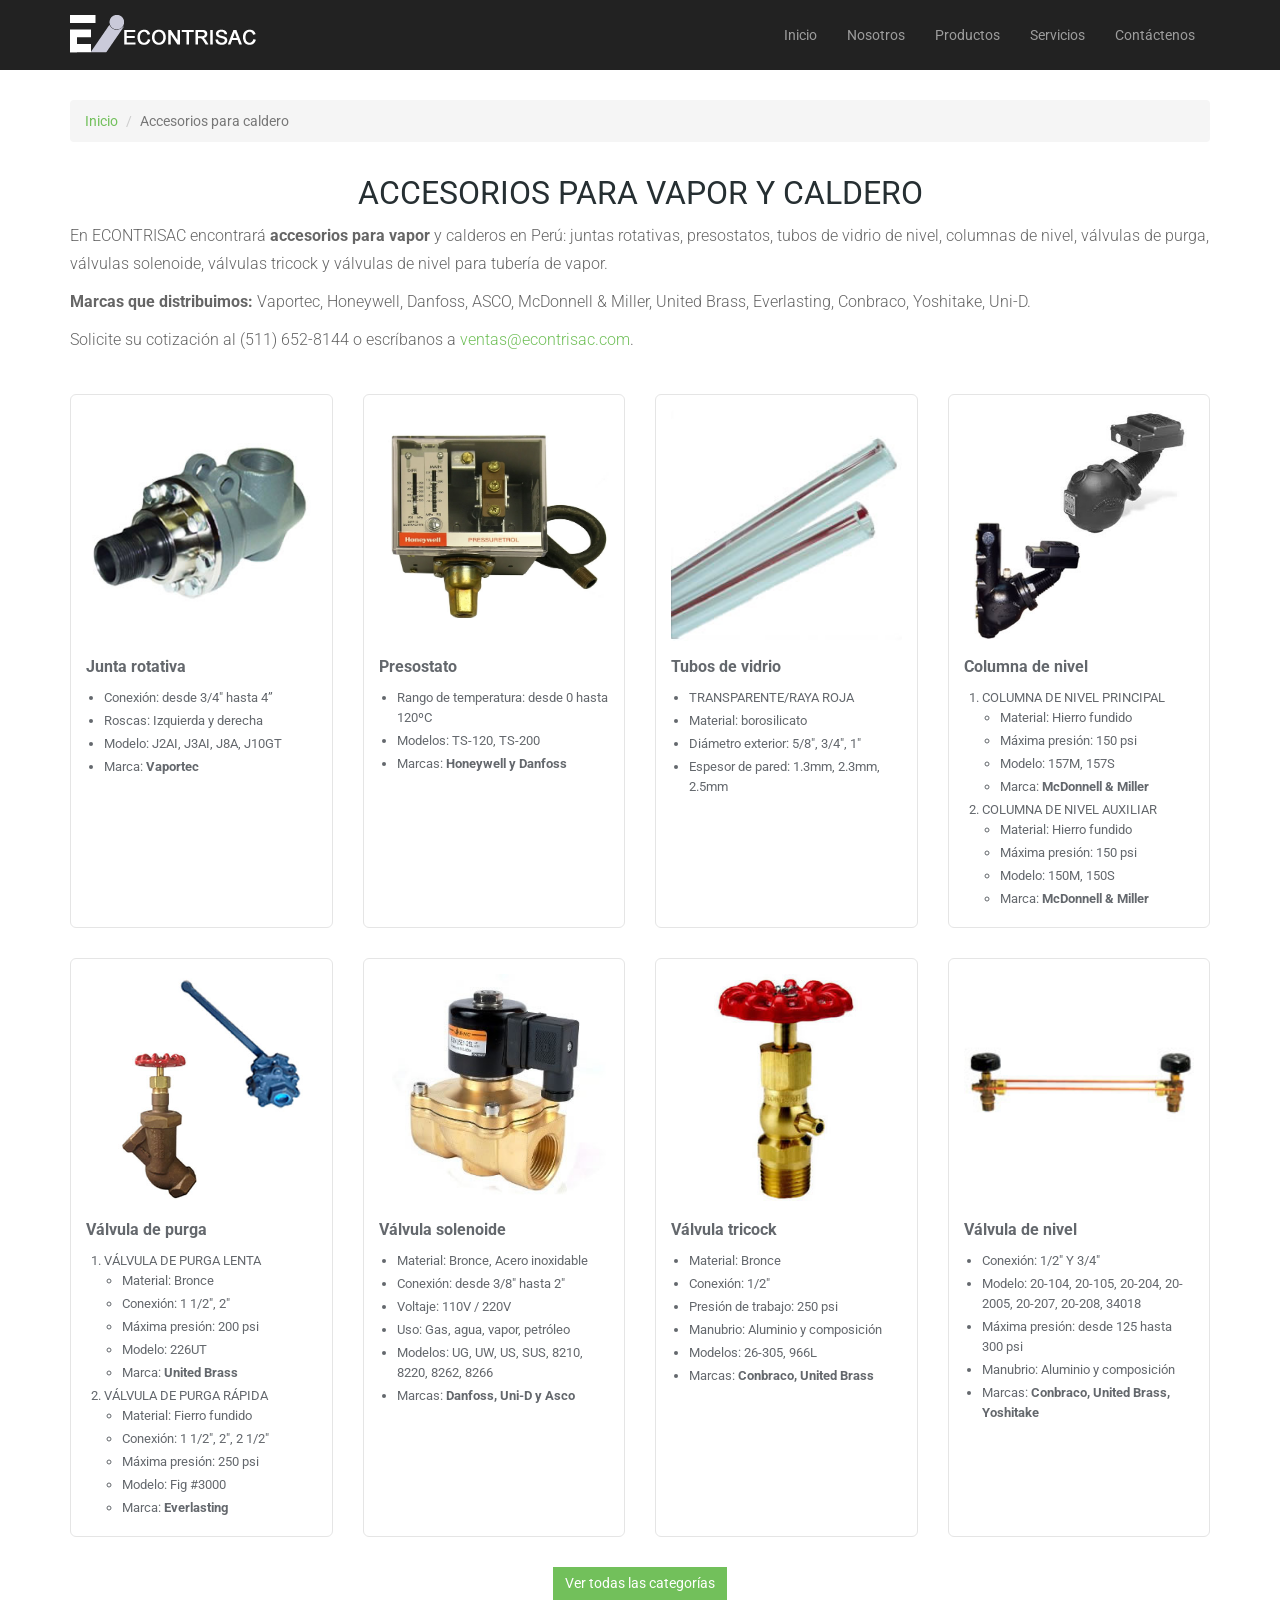
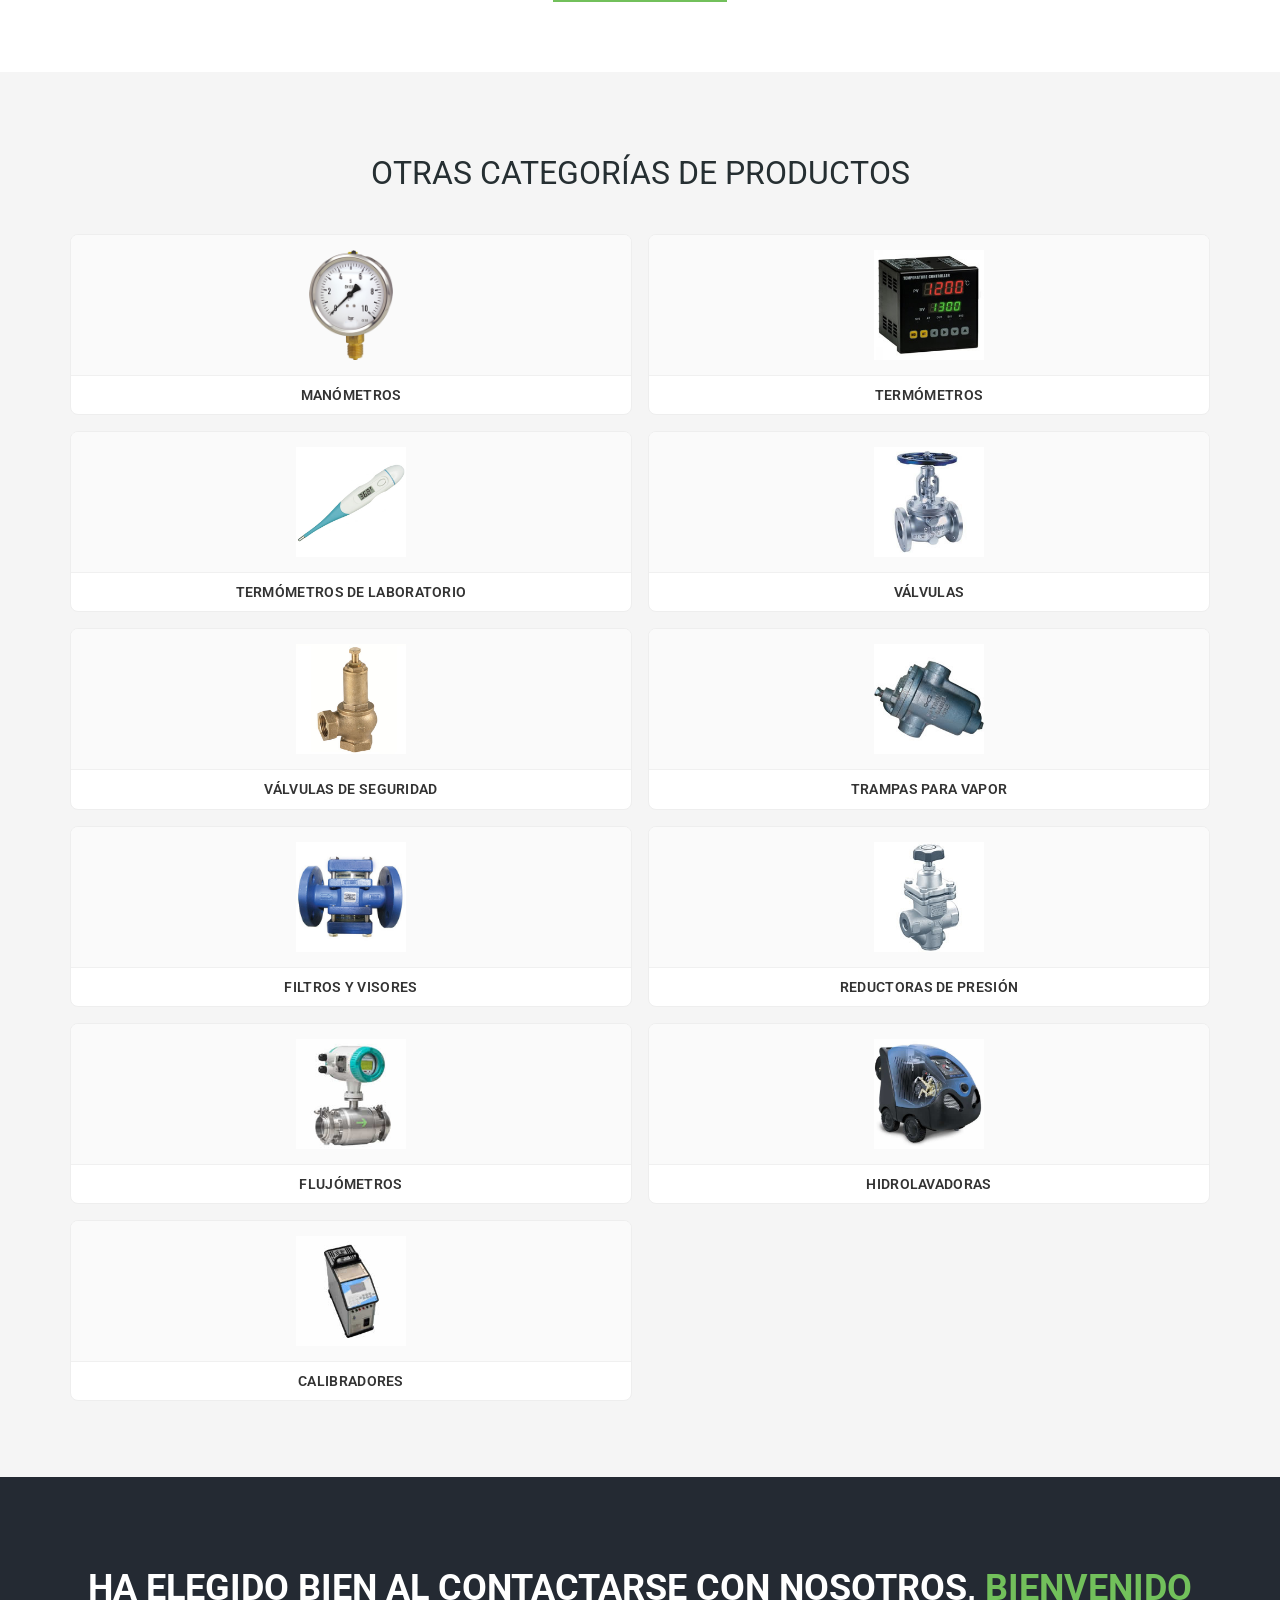
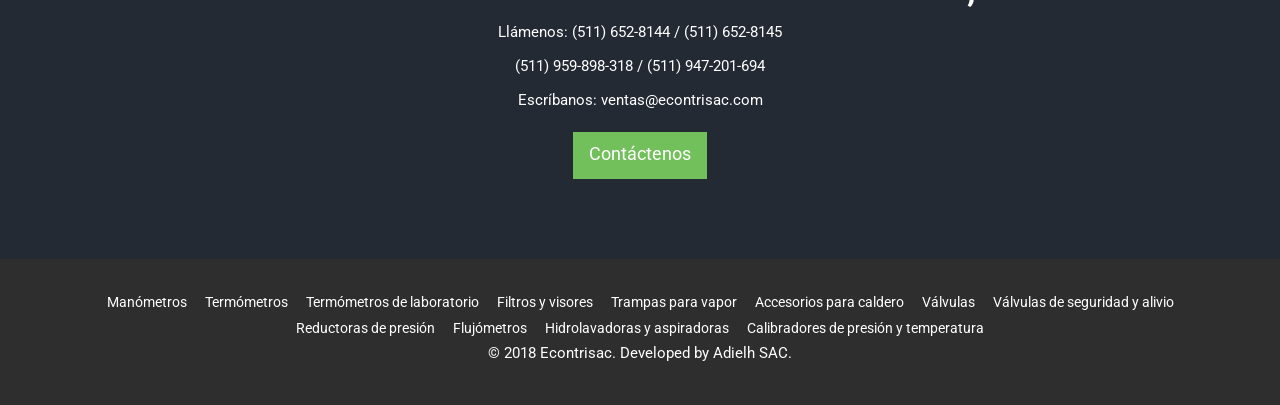
==== commit 6553e5f2: "Typography: mejora legibilidad, responsive, fuentes y correccion slide 3" ====
--- a/accesorios-vapor/index.html
+++ b/accesorios-vapor/index.html
@@ -30,7 +30,7 @@
     <link rel="icon" href="/images/ico/favicon.ico" />
     <link rel="preconnect" href="https://fonts.googleapis.com">
     <link rel="preconnect" href="https://fonts.gstatic.com" crossorigin>
-    <link href="https://fonts.googleapis.com/css?family=Roboto:400,300,100,700,100italic,300italic,400italic,700italic" rel="stylesheet">
+    <link href="https://fonts.googleapis.com/css?family=Roboto:300,400,700&display=swap" rel="stylesheet">
     <link href="/css/bootstrap.min.css" rel="stylesheet">
     <link href="/css/estilos.css" rel="stylesheet">
     <link href="/css/font-awesome.min.css" rel="stylesheet">
@@ -219,12 +219,12 @@
     }
     </script>
     <!-- Google Analytics 4 -->
-    <script async src="https://www.googletagmanager.com/gtag/js?id=G-MEASUREMENT_ID"></script>
+    <script async src="https://www.googletagmanager.com/gtag/js?id=G-QB5H1XGTRM"></script>
     <script>
         window.dataLayer = window.dataLayer || [];
         function gtag(){dataLayer.push(arguments);}
         gtag('js', new Date());
-        gtag('config', 'G-MEASUREMENT_ID');
+        gtag('config', 'G-QB5H1XGTRM');
     </script>
 </head>
 
--- a/css/main.css
+++ b/css/main.css
@@ -1,4 +1,3 @@
-@import url(http://fonts.googleapis.com/css?family=Roboto:400,300,100,700,100italic,300italic,400italic,700italic);
 /*
 Template Name: Color
 Version: 1.0
@@ -22,14 +21,14 @@
 h4,
 h5,
 h6 {
-  font-weight: 600;
+  font-weight: 700;
   font-family: 'Roboto', sans-serif;
   color: #272727;
 }
 p {
-    font-size: 14px;
+    font-size: 15px;
     line-height: 24px;
-    font-weight: 300;
+    font-weight: 400;
 }
 a {
   color: #72C05B;
@@ -65,8 +64,8 @@
   margin-bottom: 8px;
   display: block;
   clear: both;
-  font-size: 28px;
-  line-height: 38px;
+  font-size: 32px;
+  line-height: 42px;
   text-align: center;
   font-weight: 400;
   color: #262f32;
@@ -80,7 +79,7 @@
   line-height: 28px;
   text-align: center;
   font-weight: 300;
-  color: #8d8d8d;
+  color: #666666;
 }
 
 
@@ -249,6 +248,13 @@
 }
 #main-slider .slider-inner h2 > span {
   color: #72C05B;
+}
+#main-slider .carousel-content p {
+  max-width: 760px;
+  margin: 15px auto 0;
+  font-size: 18px;
+  line-height: 28px;
+  text-shadow: 0 1px 3px rgba(0, 0, 0, 0.6);
 }
 #main-slider .slider-inner .btn {
   margin-top: 10px;
@@ -316,14 +322,33 @@
 }
 #cta2 h2 {
   color: #fff;
-  font-size: 44px;
-  line-height: 1;
+  font-size: 36px;
+  line-height: 1.2;
 }
 #cta2 h2 > span {
   color: #72C05B;
 }
 #cta2 p {
     color: #fff;
+}
+@media only screen and (max-width: 767px) {
+  #main-slider .slider-inner h2 {
+    margin-top: 140px;
+    font-size: 26px;
+    line-height: 1.2;
+  }
+  #main-slider .carousel-content p {
+    font-size: 15px;
+    line-height: 24px;
+    padding: 0 10px;
+  }
+  .section-header .section-title {
+    font-size: 24px;
+    line-height: 32px;
+  }
+  #cta2 h2 {
+    font-size: 28px;
+  }
 }
 
 /*************************
@@ -620,11 +645,11 @@
   margin-top: 0;
 }
 #contact-area label {
-  font-weight: 300;
+  font-weight: 400;
 }
 #contact-area .form-group input ,#contact-area .form-group textarea {
   border-radius: 0;
-  font-size: 13px;
+  font-size: 16px;
   font-weight: normal;
   color: #888;
 }
@@ -866,7 +891,7 @@
 }
 .cat-card-title {
   margin: 0;
-  font-size: 13px;
+  font-size: 14px;
   font-weight: 600;
   line-height: 1.3;
   color: #333;
